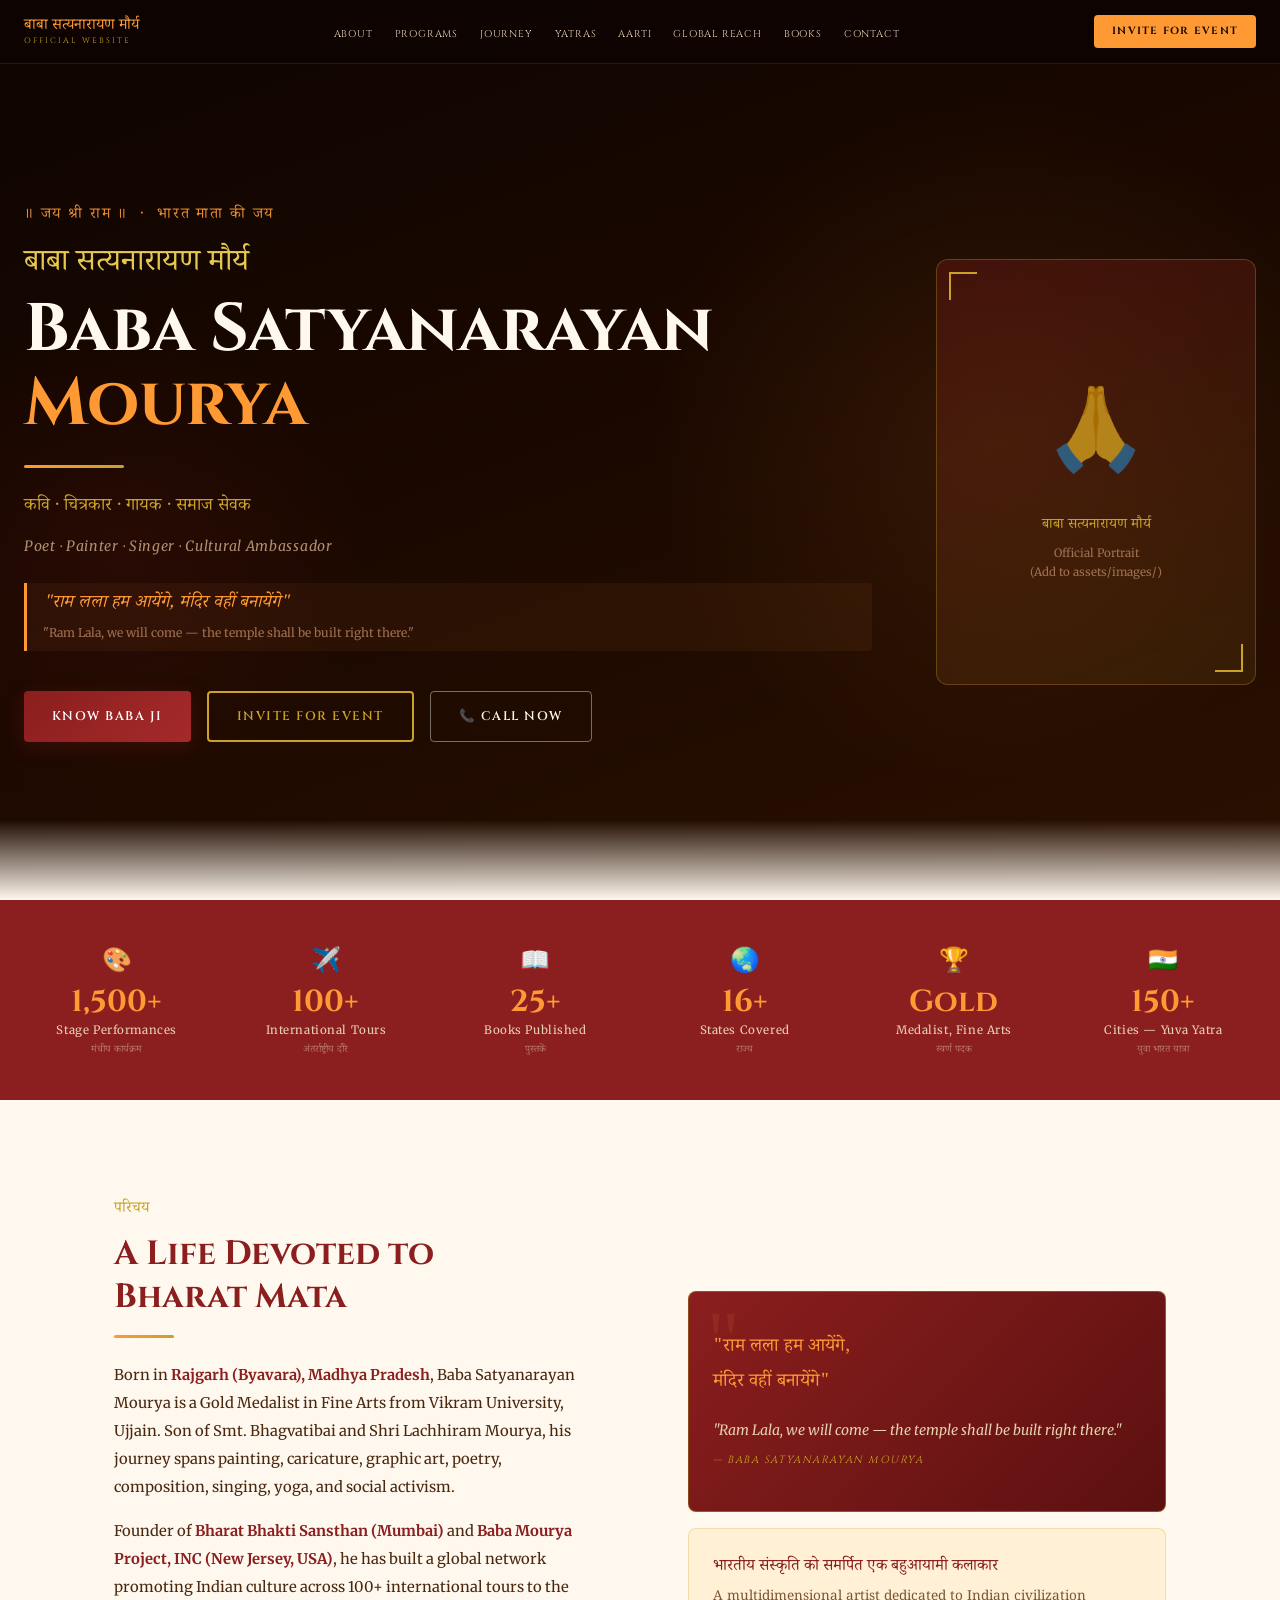
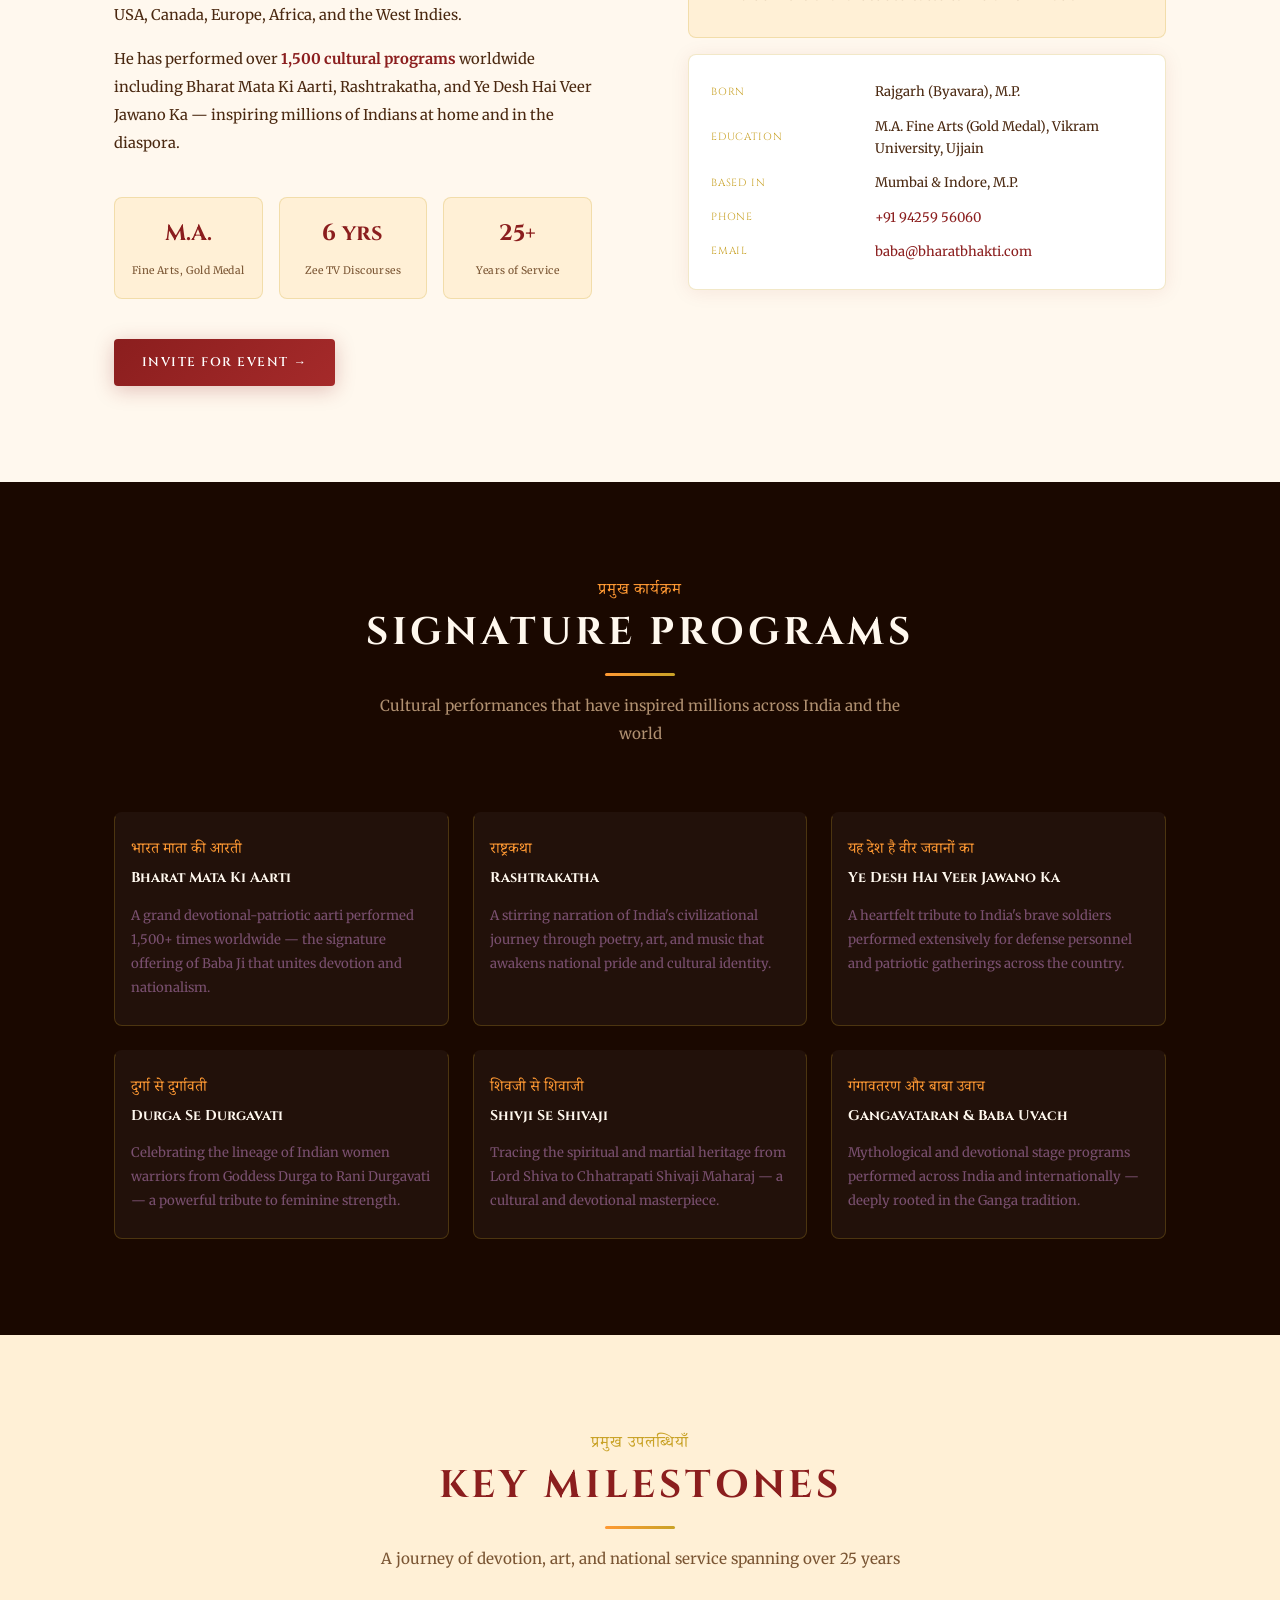
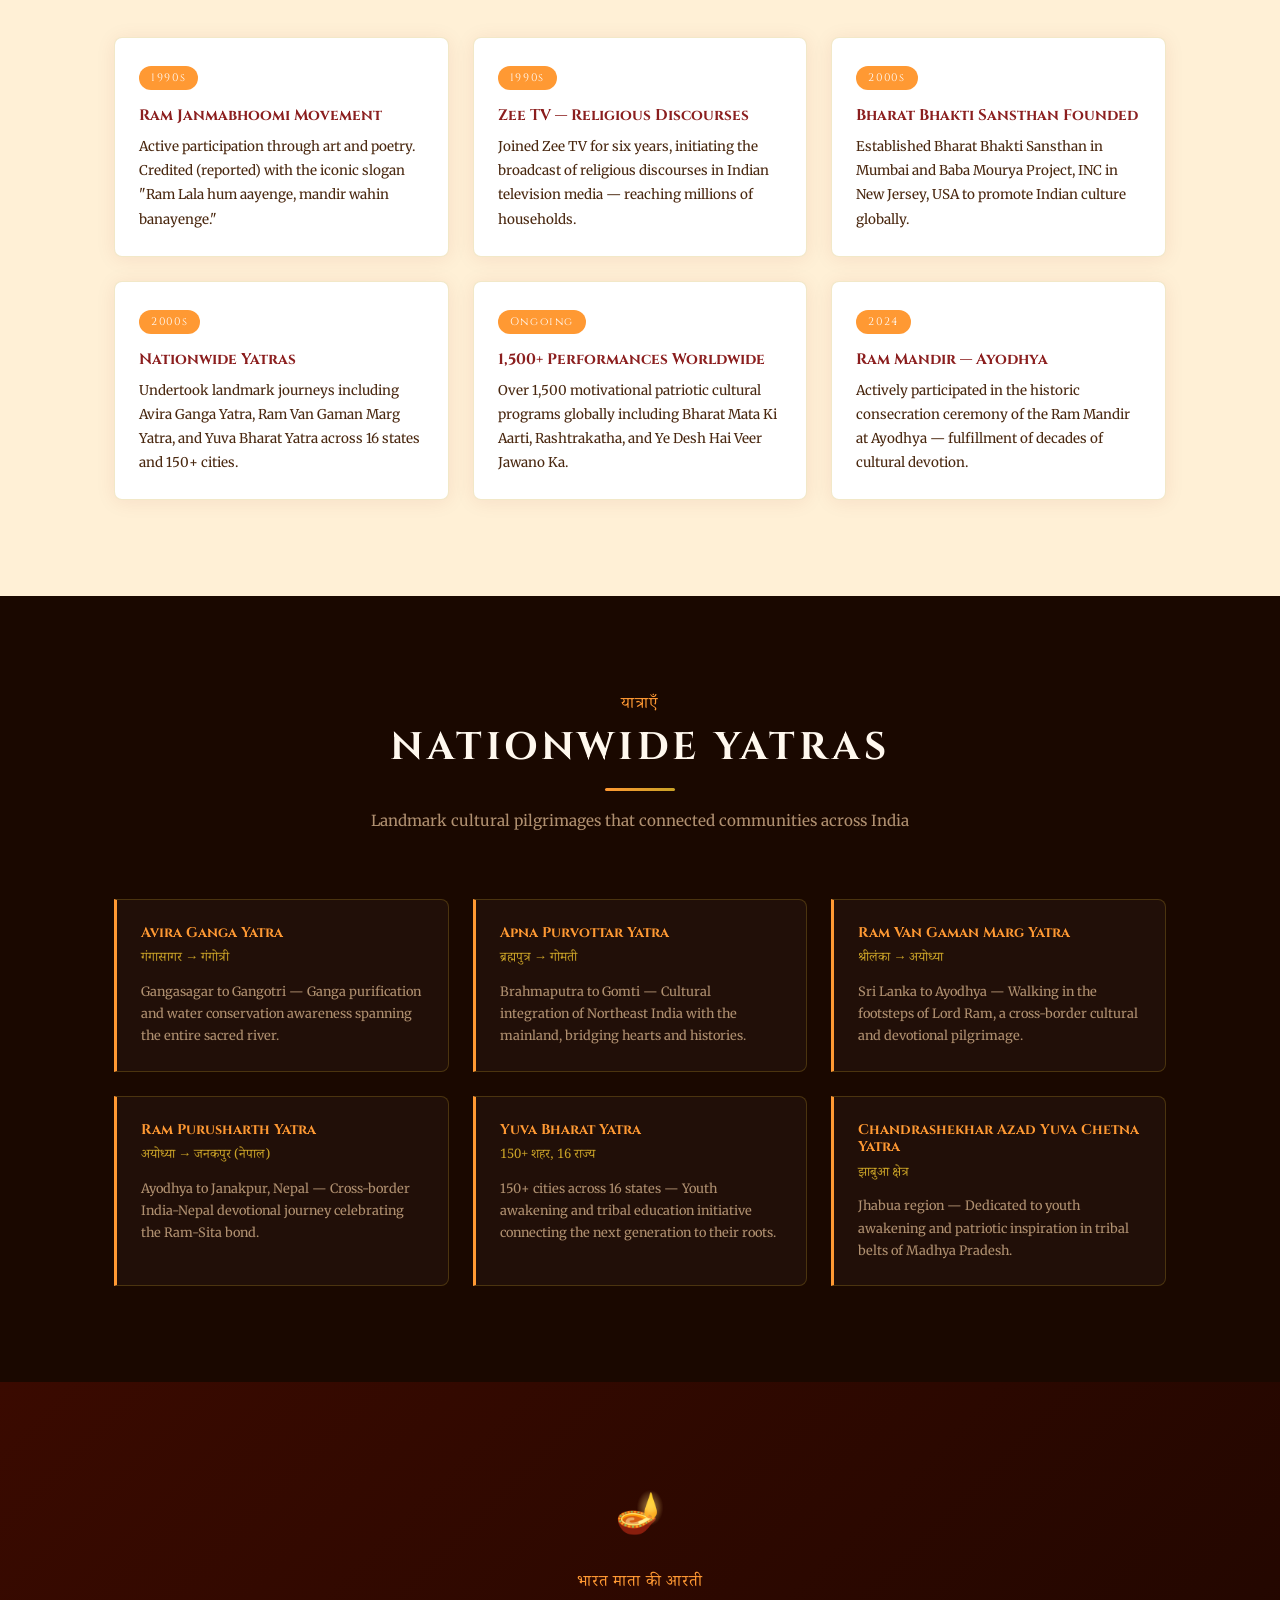
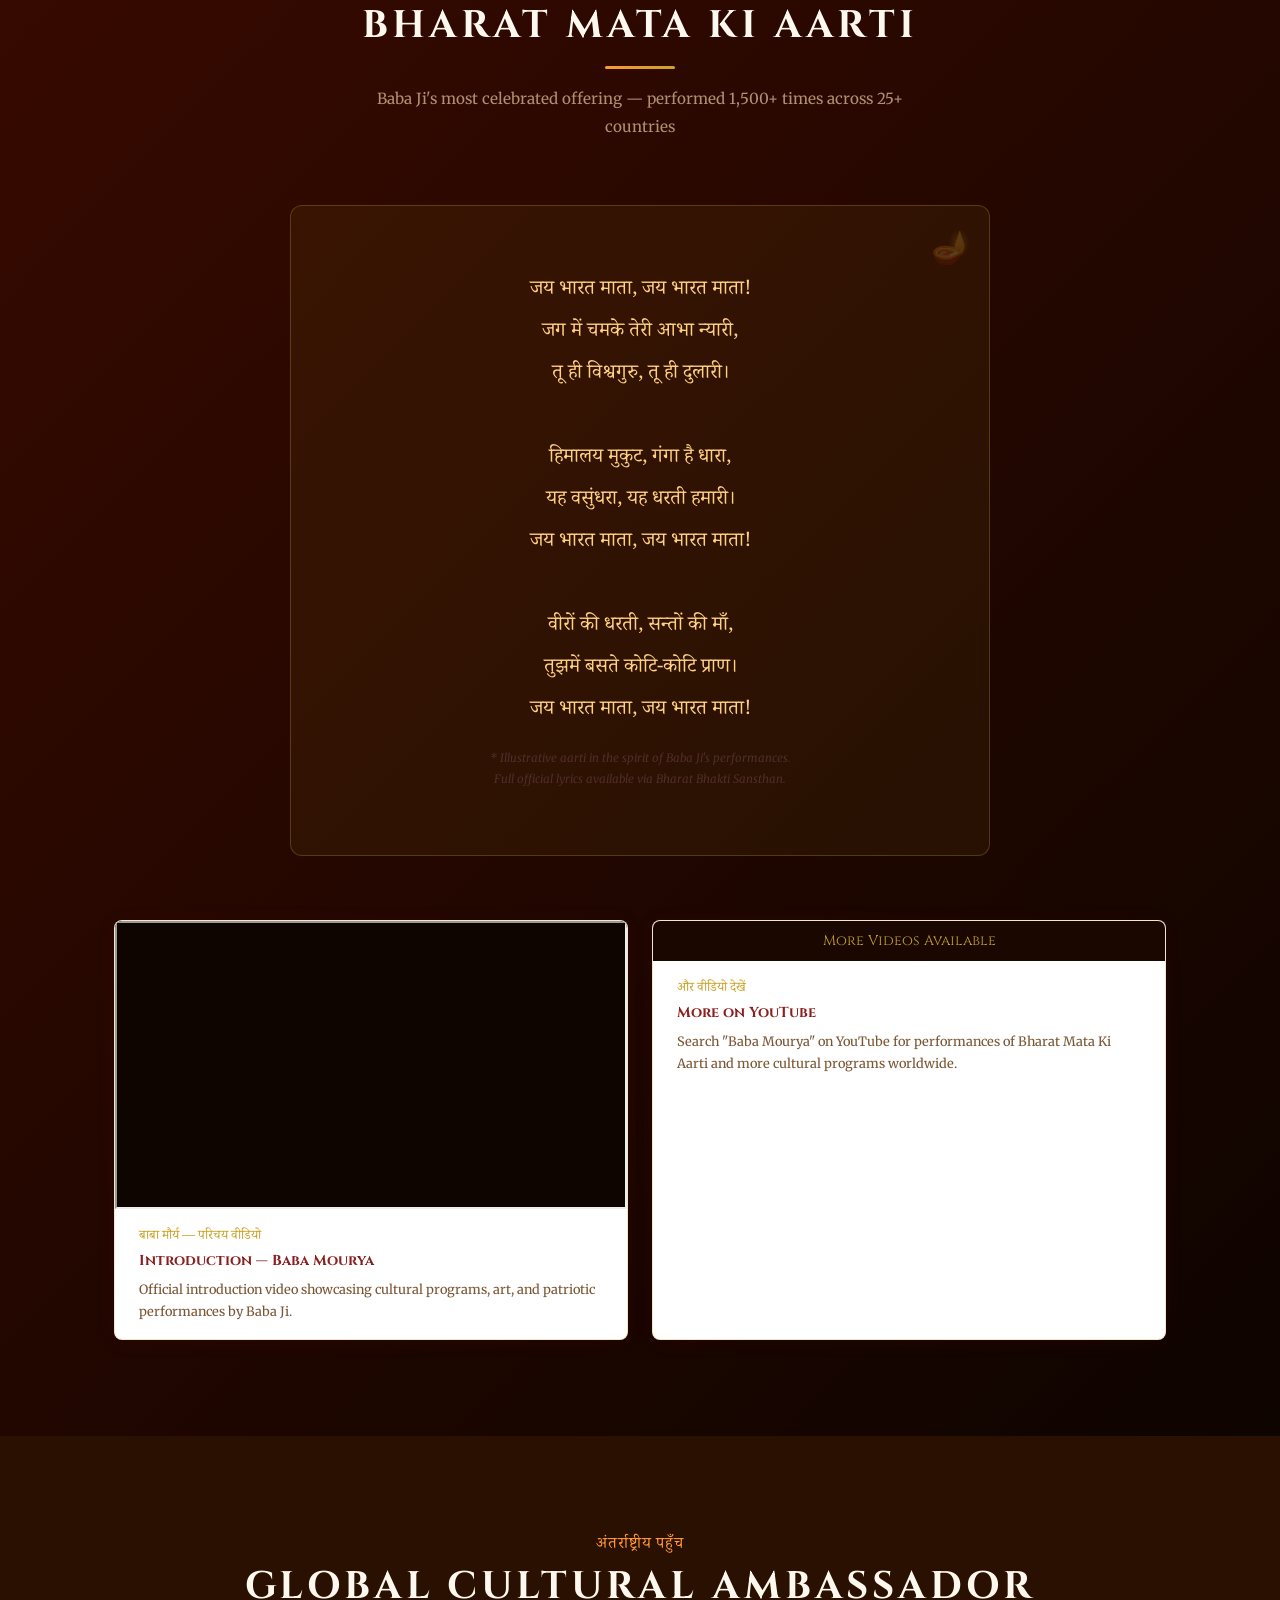
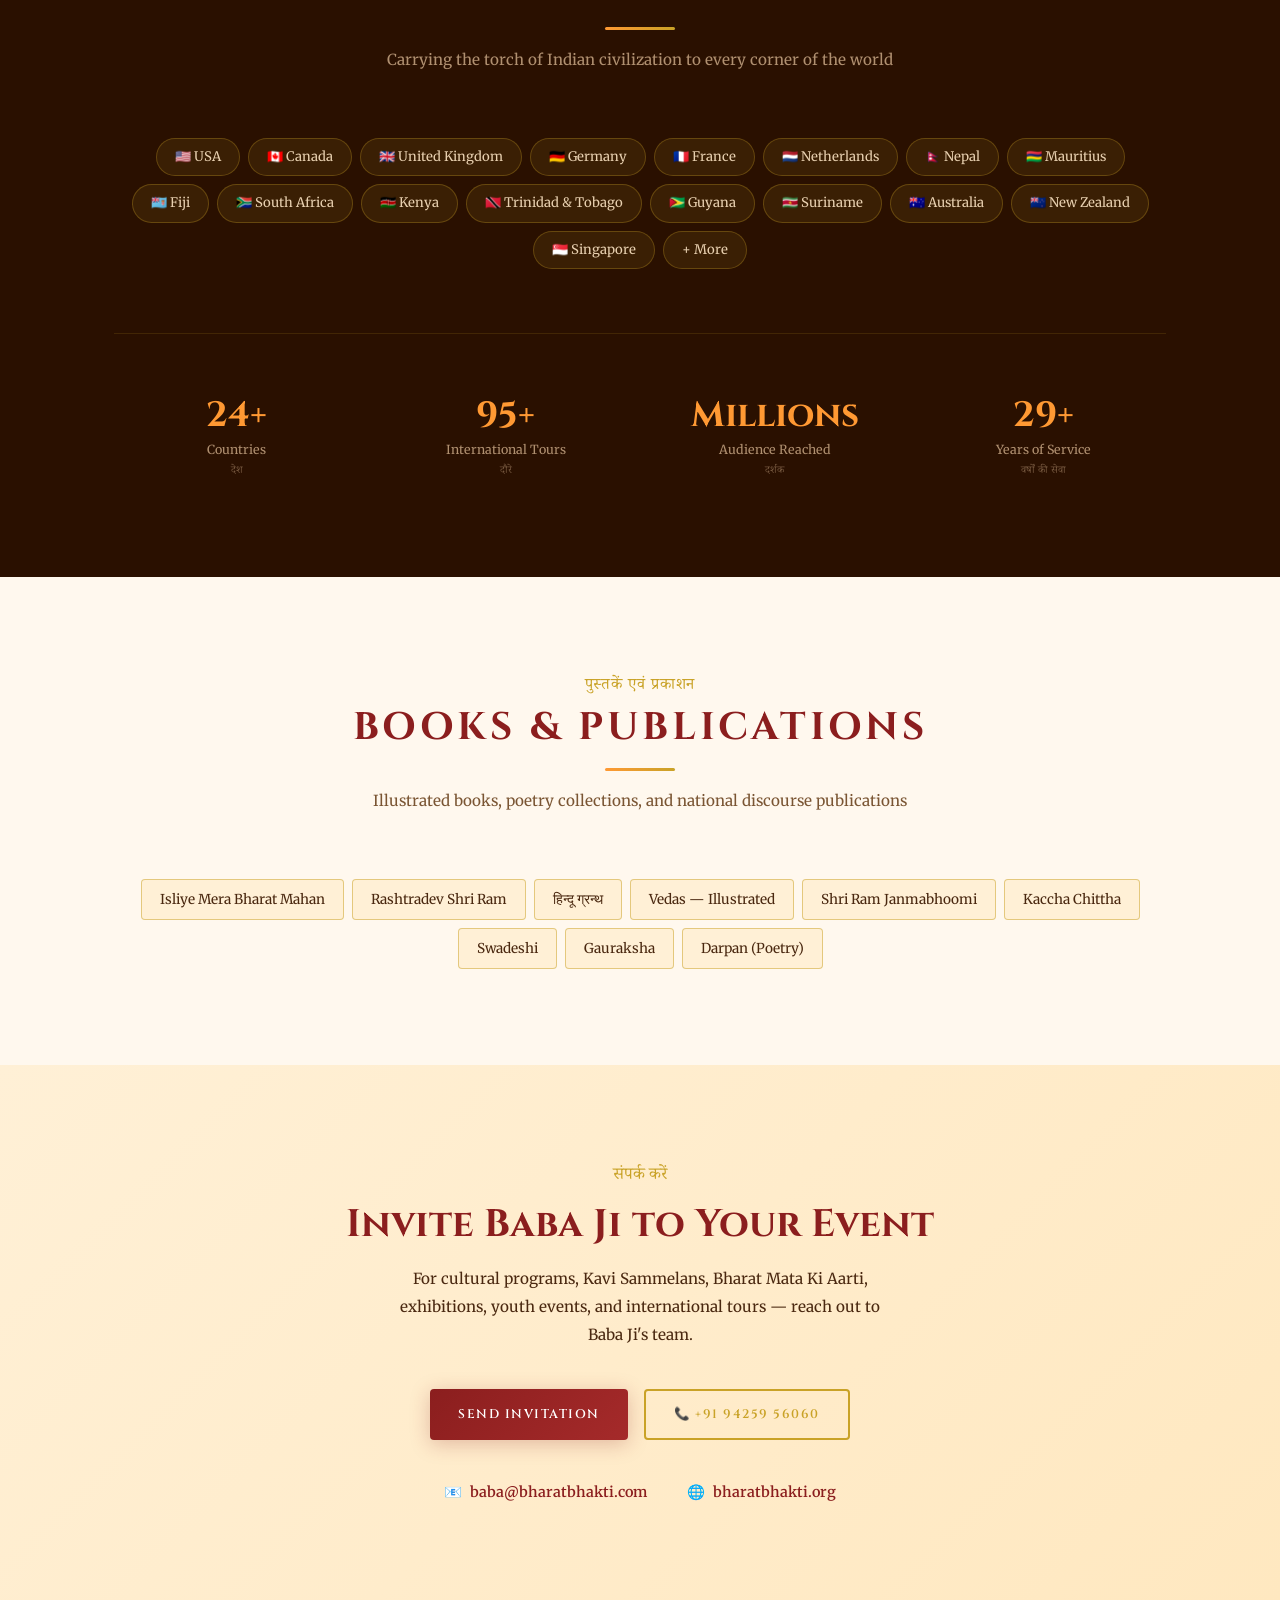
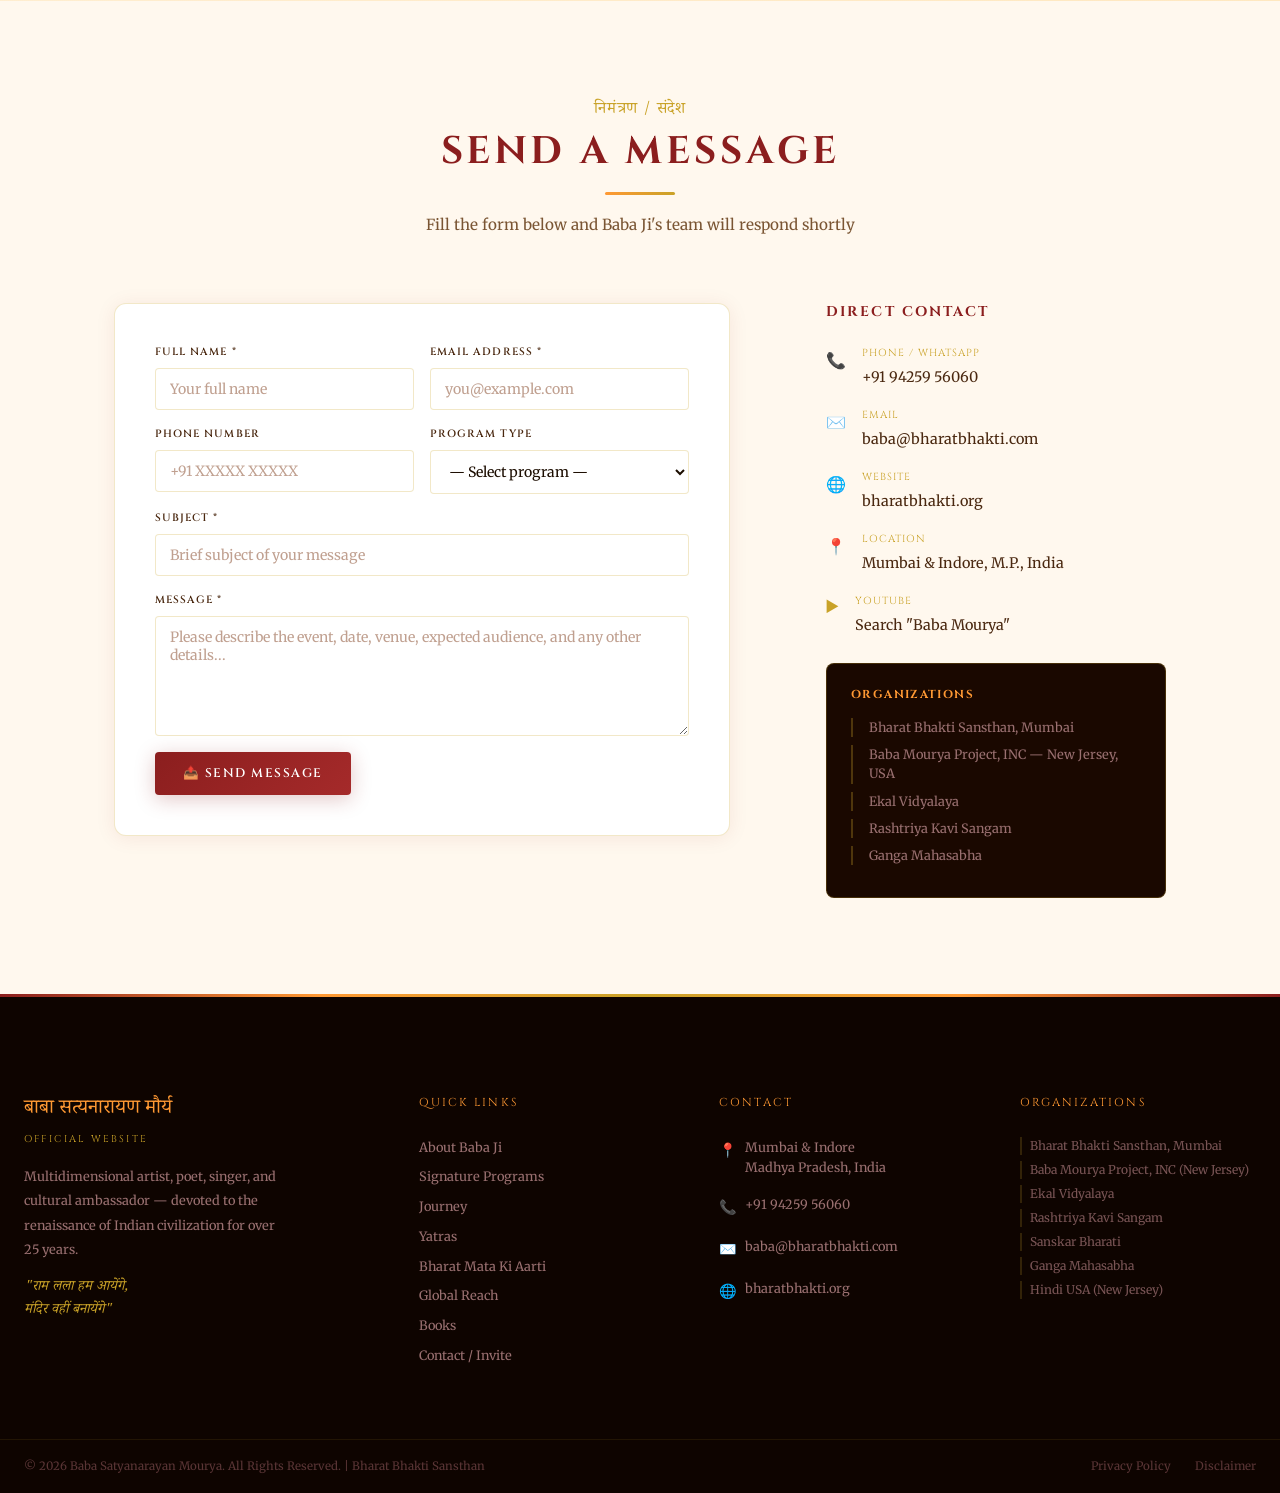
==== index.html @ 5de64080 "first commit" ====
<!DOCTYPE html>
<html lang="hi-IN">
<head>
  <meta charset="UTF-8" />
  <meta name="viewport" content="width=device-width, initial-scale=1.0" />

  <!-- ============================================================
       SEO — Edit title, description, keywords, og:image below
       ============================================================ -->
  <title>Baba Satyanarayan Mourya | बाबा सत्यनारायण मौर्य — Official Website</title>
  <meta name="description" content="Official website of Baba Satyanarayan Mourya — poet, painter, singer and cultural ambassador dedicated to Bharat Mata. 1,500+ performances worldwide. Book for events." />
  <meta name="keywords" content="Baba Satyanarayan Mourya, बाबा सत्यनारायण मौर्य, Bharat Mata Ki Aarti, Kavi Sammelan, Bharat Bhakti Sansthan, Ram Janmabhoomi, cultural ambassador India" />
  <meta name="author" content="Bharat Bhakti Sansthan" />
  <meta name="robots" content="index, follow" />
  <link rel="canonical" href="https://bharatbhakti.org/" />

  <!-- Open Graph (social sharing — WhatsApp, Facebook, Twitter) -->
  <meta property="og:type"        content="website" />
  <meta property="og:url"         content="https://bharatbhakti.org/" />
  <meta property="og:title"       content="Baba Satyanarayan Mourya — Official Website" />
  <meta property="og:description" content="Poet · Painter · Singer · Cultural Ambassador. 1,500+ global performances. Book Baba Ji for cultural programs." />
  <!-- TODO: Replace with actual OG image (1200×630 px) -->
  <meta property="og:image"       content="assets/images/og-image.jpg" />
  <meta name="twitter:card"       content="summary_large_image" />

  <!-- Favicon — TODO: Replace with real favicon -->
  <link rel="icon" type="image/svg+xml" href="assets/images/favicon.svg" />
  <link rel="apple-touch-icon"    href="assets/images/apple-touch-icon.png" />

  <!-- ============================================================
       Google Fonts — preconnect for performance
       ============================================================ -->
  <link rel="preconnect" href="https://fonts.googleapis.com" />
  <link rel="preconnect" href="https://fonts.gstatic.com" crossorigin />
  <link
    href="https://fonts.googleapis.com/css2?family=Cinzel:wght@400;600;700&family=Merriweather:ital,wght@0,300;0,400;0,700;1,400&family=Noto+Serif+Devanagari:wght@400;600;700&display=swap"
    rel="stylesheet"
  />

  <!-- ============================================================
       CSS — Load order matters: variables first, then base, then components
       ============================================================ -->
  <link rel="stylesheet" href="css/variables.css" />
  <link rel="stylesheet" href="css/base.css" />
  <link rel="stylesheet" href="css/nav.css" />
  <link rel="stylesheet" href="css/sections.css" />
  <link rel="stylesheet" href="css/footer.css" />
  <link rel="stylesheet" href="css/responsive.css" />

  <!-- JSON-LD Structured Data (helps Google understand the page) -->
  <script type="application/ld+json">
  {
    "@context": "https://schema.org",
    "@type": "Person",
    "name": "Baba Satyanarayan Mourya",
    "alternateName": "बाबा सत्यनारायण मौर्य",
    "description": "Indian poet, painter, singer and cultural ambassador",
    "url": "https://bharatbhakti.org",
    "telephone": "+919425956060",
    "email": "baba@bharatbhakti.com",
    "address": {
      "@type": "PostalAddress",
      "addressLocality": "Mumbai",
      "addressCountry": "IN"
    },
    "affiliation": {
      "@type": "Organization",
      "name": "Bharat Bhakti Sansthan"
    }
  }
  </script>
</head>

<body>

  <!-- Skip to content (accessibility) -->
  <a href="#main-content" class="skip-link">Skip to main content</a>

  <!-- ============================================================
       NAVBAR
       ============================================================ -->
  <header>
    <nav class="navbar" id="navbar" role="navigation" aria-label="Main navigation">
      <div class="navbar__inner">

        <!-- Brand -->
        <a href="#hero" class="navbar__brand" aria-label="Baba Satyanarayan Mourya - Home">
          <span class="navbar__brand-hindi">बाबा सत्यनारायण मौर्य</span>
          <span class="navbar__brand-tagline">Official Website</span>
        </a>

        <!-- Desktop links -->
        <ul class="navbar__links" role="list">
          <li><a href="#about">About</a></li>
          <li><a href="#programs">Programs</a></li>
          <li><a href="#milestones">Journey</a></li>
          <li><a href="#yatras">Yatras</a></li>
          <li><a href="#aarti">Aarti</a></li>
          <li><a href="#reach">Global Reach</a></li>
          <li><a href="#books">Books</a></li>
          <li><a href="#contact">Contact</a></li>
        </ul>

        <!-- Desktop CTA -->
        <div class="navbar__cta">
          <a href="#contact" class="btn btn--saffron">Invite for Event</a>
        </div>

        <!-- Hamburger (mobile) -->
        <button
          class="navbar__hamburger"
          id="hamburger"
          aria-label="Toggle mobile menu"
          aria-expanded="false"
          aria-controls="mobileMenu"
        >
          <span></span>
          <span></span>
          <span></span>
        </button>
      </div>

      <!-- Mobile Menu -->
      <nav class="navbar__mobile" id="mobileMenu" aria-label="Mobile navigation">
        <a href="#about">About Baba Ji</a>
        <a href="#programs">Signature Programs</a>
        <a href="#milestones">Journey Timeline</a>
        <a href="#yatras">Yatras</a>
        <a href="#aarti">Bharat Mata Ki Aarti</a>
        <a href="#reach">Global Reach</a>
        <a href="#books">Books</a>
        <a href="#contact">Contact / Invite</a>
        <a href="#contact" class="btn btn--saffron">Invite for Event</a>
      </nav>
    </nav>
  </header>

  <!-- ============================================================
       MAIN CONTENT
       ============================================================ -->
  <main id="main-content">

    <!-- ══════════════════════════════════════════════════════════
         HERO SECTION
         ══════════════════════════════════════════════════════════ -->
    <section class="hero mandala-bg" id="hero" aria-label="Introduction">
      <div class="hero__glow" aria-hidden="true"></div>
      <div class="hero__glow-2" aria-hidden="true"></div>

      <div class="hero__inner">
        <!-- Content -->
        <div>
          <p class="hero__blessing">॥ जय श्री राम ॥ &nbsp;·&nbsp; भारत माता की जय</p>

          <!-- ── EDIT: Change name here ── -->
          <p class="hero__name-hindi hindi">बाबा सत्यनारायण मौर्य</p>
          <h1 class="hero__name">
            Baba Satyanarayan
            <span>Mourya</span>
          </h1>

          <div class="hero__line" aria-hidden="true"></div>

          <!-- ── EDIT: Roles ── -->
          <p class="hero__roles hindi">कवि · चित्रकार · गायक · समाज सेवक</p>
          <p class="hero__roles-en">Poet · Painter · Singer · Cultural Ambassador</p>

          <!-- ── EDIT: Slogan ── -->
          <blockquote class="hero__slogan">
            <p class="hindi">"राम लला हम आयेंगे, मंदिर वहीं बनायेंगे"</p>
            <small>"Ram Lala, we will come — the temple shall be built right there."</small>
          </blockquote>

          <div class="hero__buttons">
            <a href="#about" class="btn btn--primary">Know Baba Ji</a>
            <a href="#contact" class="btn btn--outline">Invite for Event</a>
            <a href="tel:+919425956060" class="btn btn--outline-light">📞 Call Now</a>
          </div>
        </div>

        <!-- Portrait -->
        <div class="hero__portrait" role="img" aria-label="Portrait of Baba Satyanarayan Mourya">
          <!--
            TODO: Replace the placeholder below with a real portrait.
            Recommended: 600×800 px, JPEG or WebP.
            <img src="assets/images/baba-portrait.jpg" alt="Baba Satyanarayan Mourya" width="300" height="400" />
          -->
          <div class="hero__portrait-placeholder">
            <div class="icon">🙏</div>
            <p class="hindi">बाबा सत्यनारायण मौर्य</p>
            <small>Official Portrait<br>(Add to assets/images/)</small>
          </div>
        </div>
      </div>

      <div class="hero__fade" aria-hidden="true"></div>
    </section>

    <!-- ══════════════════════════════════════════════════════════
         STATS BAR
         ══════════════════════════════════════════════════════════ -->
    <section class="stats-bar circle-bg" aria-label="Key statistics">
      <div class="container--wide">
        <div class="stats-bar__grid">
          <!-- ── EDIT: Change numbers and labels ── -->
          <div class="stat-item reveal">
            <span class="stat-item__icon" aria-hidden="true">🎨</span>
            <span class="stat-item__number" data-count="1500" data-suffix="+">1,500+</span>
            <span class="stat-item__label">Stage Performances</span>
            <span class="stat-item__hindi hindi">मंचीय कार्यक्रम</span>
          </div>
          <div class="stat-item reveal delay-1">
            <span class="stat-item__icon" aria-hidden="true">✈️</span>
            <span class="stat-item__number" data-count="100" data-suffix="+">100+</span>
            <span class="stat-item__label">International Tours</span>
            <span class="stat-item__hindi hindi">अंतर्राष्ट्रीय दौरे</span>
          </div>
          <div class="stat-item reveal delay-2">
            <span class="stat-item__icon" aria-hidden="true">📖</span>
            <span class="stat-item__number" data-count="25" data-suffix="+">25+</span>
            <span class="stat-item__label">Books Published</span>
            <span class="stat-item__hindi hindi">पुस्तकें</span>
          </div>
          <div class="stat-item reveal delay-3">
            <span class="stat-item__icon" aria-hidden="true">🌏</span>
            <span class="stat-item__number" data-count="16" data-suffix="+">16+</span>
            <span class="stat-item__label">States Covered</span>
            <span class="stat-item__hindi hindi">राज्य</span>
          </div>
          <div class="stat-item reveal delay-4">
            <span class="stat-item__icon" aria-hidden="true">🏆</span>
            <span class="stat-item__number">Gold</span>
            <span class="stat-item__label">Medalist, Fine Arts</span>
            <span class="stat-item__hindi hindi">स्वर्ण पदक</span>
          </div>
          <div class="stat-item reveal delay-5">
            <span class="stat-item__icon" aria-hidden="true">🇮🇳</span>
            <span class="stat-item__number" data-count="150" data-suffix="+">150+</span>
            <span class="stat-item__label">Cities — Yuva Yatra</span>
            <span class="stat-item__hindi hindi">युवा भारत यात्रा</span>
          </div>
        </div>
      </div>
    </section>

    <!-- ══════════════════════════════════════════════════════════
         ABOUT SECTION
         ══════════════════════════════════════════════════════════ -->
    <section class="about section" id="about" aria-label="About Baba Ji">
      <div class="container">
        <div class="about__grid">
          <!-- Text side -->
          <div>
            <!-- ── EDIT: Biography text below ── -->
            <p class="about__overline hindi">परिचय</p>
            <h2 class="about__title">A Life Devoted to<br>Bharat Mata</h2>
            <div class="about__bar" aria-hidden="true"></div>

            <p class="about__text">
              Born in <strong>Rajgarh (Byavara), Madhya Pradesh</strong>, Baba Satyanarayan Mourya
              is a Gold Medalist in Fine Arts from Vikram University, Ujjain. Son of
              Smt. Bhagvatibai and Shri Lachhiram Mourya, his journey spans painting,
              caricature, graphic art, poetry, composition, singing, yoga, and social activism.
            </p>

            <p class="about__text">
              Founder of <strong>Bharat Bhakti Sansthan (Mumbai)</strong> and
              <strong>Baba Mourya Project, INC (New Jersey, USA)</strong>, he has built a global
              network promoting Indian culture across 100+ international tours to the USA, Canada,
              Europe, Africa, and the West Indies.
            </p>

            <p class="about__text">
              He has performed over <strong>1,500 cultural programs</strong> worldwide including
              Bharat Mata Ki Aarti, Rashtrakatha, and Ye Desh Hai Veer Jawano Ka — inspiring
              millions of Indians at home and in the diaspora.
            </p>

            <!-- Mini stats -->
            <div class="about__stats-mini">
              <div class="mini-stat reveal">
                <span class="mini-stat__num">M.A.</span>
                <span class="mini-stat__label">Fine Arts, Gold Medal</span>
              </div>
              <div class="mini-stat reveal delay-1">
                <span class="mini-stat__num">6 yrs</span>
                <span class="mini-stat__label">Zee TV Discourses</span>
              </div>
              <div class="mini-stat reveal delay-2">
                <span class="mini-stat__num">25+</span>
                <span class="mini-stat__label">Years of Service</span>
              </div>
            </div>

            <div class="mt-xl">
              <a href="#contact" class="btn btn--primary">Invite for Event →</a>
            </div>
          </div>

          <!-- Quote side -->
          <div class="reveal--right">
            <blockquote class="quote-block">
              <span class="quote-block__mark" aria-hidden="true">"</span>
              <p class="quote-block__hindi hindi">
                "राम लला हम आयेंगे,<br>मंदिर वहीं बनायेंगे"
              </p>
              <p class="quote-block__english">
                "Ram Lala, we will come — the temple shall be built right there."
              </p>
              <cite class="quote-block__source">— Baba Satyanarayan Mourya</cite>
            </blockquote>

            <div class="quote-light">
              <p class="hindi">
                भारतीय संस्कृति को समर्पित एक बहुआयामी कलाकार<br>
                <small style="font-size:.85em;color:#7A5533">A multidimensional artist dedicated to Indian civilization</small>
              </p>
            </div>

            <!-- Personal details box -->
            <div class="card mt-md" style="padding:20px 22px;margin-top:16px">
              <table style="width:100%;font-size:.82rem;border-collapse:collapse">
                <!-- ── EDIT: Personal details ── -->
                <tr>
                  <td style="padding:6px 0;color:var(--gold);font-family:var(--font-ui);font-size:.65rem;letter-spacing:.08em;text-transform:uppercase;width:38%">Born</td>
                  <td style="padding:6px 0;color:var(--text-mid)">Rajgarh (Byavara), M.P.</td>
                </tr>
                <tr>
                  <td style="padding:6px 0;color:var(--gold);font-family:var(--font-ui);font-size:.65rem;letter-spacing:.08em;text-transform:uppercase">Education</td>
                  <td style="padding:6px 0;color:var(--text-mid)">M.A. Fine Arts (Gold Medal), Vikram University, Ujjain</td>
                </tr>
                <tr>
                  <td style="padding:6px 0;color:var(--gold);font-family:var(--font-ui);font-size:.65rem;letter-spacing:.08em;text-transform:uppercase">Based in</td>
                  <td style="padding:6px 0;color:var(--text-mid)">Mumbai &amp; Indore, M.P.</td>
                </tr>
                <tr>
                  <td style="padding:6px 0;color:var(--gold);font-family:var(--font-ui);font-size:.65rem;letter-spacing:.08em;text-transform:uppercase">Phone</td>
                  <td style="padding:6px 0"><a href="tel:+919425956060" style="color:var(--maroon)">+91 94259 56060</a></td>
                </tr>
                <tr>
                  <td style="padding:6px 0;color:var(--gold);font-family:var(--font-ui);font-size:.65rem;letter-spacing:.08em;text-transform:uppercase">Email</td>
                  <td style="padding:6px 0"><a href="mailto:baba@bharatbhakti.com" style="color:var(--maroon)">baba@bharatbhakti.com</a></td>
                </tr>
              </table>
            </div>
          </div>
        </div>
      </div>
    </section>

    <!-- ══════════════════════════════════════════════════════════
         SIGNATURE PROGRAMS
         ══════════════════════════════════════════════════════════ -->
    <section class="programs section circle-bg" id="programs" aria-label="Signature programs">
      <div class="container">
        <div class="section-header section-header--light reveal">
          <span class="overline hindi">प्रमुख कार्यक्रम</span>
          <h2>Signature Programs</h2>
          <div class="divider" aria-hidden="true"></div>
          <p>Cultural performances that have inspired millions across India and the world</p>
        </div>

        <!-- ── EDIT: Program cards — add or remove as needed ── -->
        <div class="programs__grid">
          <article class="card--dark program-card reveal">
            <span class="program-card__hindi hindi">भारत माता की आरती</span>
            <h3 class="program-card__title">Bharat Mata Ki Aarti</h3>
            <p class="program-card__desc">A grand devotional-patriotic aarti performed 1,500+ times worldwide — the signature offering of Baba Ji that unites devotion and nationalism.</p>
          </article>

          <article class="card--dark program-card reveal delay-1">
            <span class="program-card__hindi hindi">राष्ट्रकथा</span>
            <h3 class="program-card__title">Rashtrakatha</h3>
            <p class="program-card__desc">A stirring narration of India's civilizational journey through poetry, art, and music that awakens national pride and cultural identity.</p>
          </article>

          <article class="card--dark program-card reveal delay-2">
            <span class="program-card__hindi hindi">यह देश है वीर जवानों का</span>
            <h3 class="program-card__title">Ye Desh Hai Veer Jawano Ka</h3>
            <p class="program-card__desc">A heartfelt tribute to India's brave soldiers performed extensively for defense personnel and patriotic gatherings across the country.</p>
          </article>

          <article class="card--dark program-card reveal delay-3">
            <span class="program-card__hindi hindi">दुर्गा से दुर्गावती</span>
            <h3 class="program-card__title">Durga Se Durgavati</h3>
            <p class="program-card__desc">Celebrating the lineage of Indian women warriors from Goddess Durga to Rani Durgavati — a powerful tribute to feminine strength.</p>
          </article>

          <article class="card--dark program-card reveal delay-4">
            <span class="program-card__hindi hindi">शिवजी से शिवाजी</span>
            <h3 class="program-card__title">Shivji Se Shivaji</h3>
            <p class="program-card__desc">Tracing the spiritual and martial heritage from Lord Shiva to Chhatrapati Shivaji Maharaj — a cultural and devotional masterpiece.</p>
          </article>

          <article class="card--dark program-card reveal delay-5">
            <span class="program-card__hindi hindi">गंगावतरण और बाबा उवाच</span>
            <h3 class="program-card__title">Gangavataran &amp; Baba Uvach</h3>
            <p class="program-card__desc">Mythological and devotional stage programs performed across India and internationally — deeply rooted in the Ganga tradition.</p>
          </article>
        </div>
      </div>
    </section>

    <!-- ══════════════════════════════════════════════════════════
         MILESTONES / JOURNEY
         ══════════════════════════════════════════════════════════ -->
    <section class="milestones section" id="milestones" aria-label="Journey and milestones">
      <div class="container">
        <div class="section-header reveal">
          <span class="overline hindi">प्रमुख उपलब्धियाँ</span>
          <h2>Key Milestones</h2>
          <div class="divider" aria-hidden="true"></div>
          <p>A journey of devotion, art, and national service spanning over 25 years</p>
        </div>

        <!-- ── EDIT: Add/remove milestone cards ── -->
        <div class="milestones__grid">
          <article class="card milestone-card reveal">
            <span class="milestone-card__year">1990s</span>
            <h3 class="milestone-card__title">Ram Janmabhoomi Movement</h3>
            <p class="milestone-card__desc">Active participation through art and poetry. Credited (reported) with the iconic slogan "Ram Lala hum aayenge, mandir wahin banayenge."</p>
          </article>

          <article class="card milestone-card reveal delay-1">
            <span class="milestone-card__year">1990s</span>
            <h3 class="milestone-card__title">Zee TV — Religious Discourses</h3>
            <p class="milestone-card__desc">Joined Zee TV for six years, initiating the broadcast of religious discourses in Indian television media — reaching millions of households.</p>
          </article>

          <article class="card milestone-card reveal delay-2">
            <span class="milestone-card__year">2000s</span>
            <h3 class="milestone-card__title">Bharat Bhakti Sansthan Founded</h3>
            <p class="milestone-card__desc">Established Bharat Bhakti Sansthan in Mumbai and Baba Mourya Project, INC in New Jersey, USA to promote Indian culture globally.</p>
          </article>

          <article class="card milestone-card reveal delay-3">
            <span class="milestone-card__year">2000s</span>
            <h3 class="milestone-card__title">Nationwide Yatras</h3>
            <p class="milestone-card__desc">Undertook landmark journeys including Avira Ganga Yatra, Ram Van Gaman Marg Yatra, and Yuva Bharat Yatra across 16 states and 150+ cities.</p>
          </article>

          <article class="card milestone-card reveal delay-4">
            <span class="milestone-card__year">Ongoing</span>
            <h3 class="milestone-card__title">1,500+ Performances Worldwide</h3>
            <p class="milestone-card__desc">Over 1,500 motivational patriotic cultural programs globally including Bharat Mata Ki Aarti, Rashtrakatha, and Ye Desh Hai Veer Jawano Ka.</p>
          </article>

          <article class="card milestone-card reveal delay-5">
            <span class="milestone-card__year">2024</span>
            <h3 class="milestone-card__title">Ram Mandir — Ayodhya</h3>
            <p class="milestone-card__desc">Actively participated in the historic consecration ceremony of the Ram Mandir at Ayodhya — fulfillment of decades of cultural devotion.</p>
          </article>
        </div>
      </div>
    </section>

    <!-- ══════════════════════════════════════════════════════════
         YATRAS (Pilgrimages / Journeys)
         ══════════════════════════════════════════════════════════ -->
    <section class="yatras section circle-bg" id="yatras" aria-label="National yatras and journeys">
      <div class="container">
        <div class="section-header section-header--light reveal">
          <span class="overline hindi">यात्राएँ</span>
          <h2>Nationwide Yatras</h2>
          <div class="divider" aria-hidden="true"></div>
          <p>Landmark cultural pilgrimages that connected communities across India</p>
        </div>

        <!-- ── EDIT: Yatra cards ── -->
        <div class="yatras__list">
          <article class="yatra-card reveal">
            <h3 class="yatra-card__name">Avira Ganga Yatra</h3>
            <p class="yatra-card__route hindi">गंगासागर → गंगोत्री</p>
            <p class="yatra-card__purpose">Gangasagar to Gangotri — Ganga purification and water conservation awareness spanning the entire sacred river.</p>
          </article>

          <article class="yatra-card reveal delay-1">
            <h3 class="yatra-card__name">Apna Purvottar Yatra</h3>
            <p class="yatra-card__route hindi">ब्रह्मपुत्र → गोमती</p>
            <p class="yatra-card__purpose">Brahmaputra to Gomti — Cultural integration of Northeast India with the mainland, bridging hearts and histories.</p>
          </article>

          <article class="yatra-card reveal delay-2">
            <h3 class="yatra-card__name">Ram Van Gaman Marg Yatra</h3>
            <p class="yatra-card__route hindi">श्रीलंका → अयोध्या</p>
            <p class="yatra-card__purpose">Sri Lanka to Ayodhya — Walking in the footsteps of Lord Ram, a cross-border cultural and devotional pilgrimage.</p>
          </article>

          <article class="yatra-card reveal delay-3">
            <h3 class="yatra-card__name">Ram Purusharth Yatra</h3>
            <p class="yatra-card__route hindi">अयोध्या → जनकपुर (नेपाल)</p>
            <p class="yatra-card__purpose">Ayodhya to Janakpur, Nepal — Cross-border India-Nepal devotional journey celebrating the Ram-Sita bond.</p>
          </article>

          <article class="yatra-card reveal delay-4">
            <h3 class="yatra-card__name">Yuva Bharat Yatra</h3>
            <p class="yatra-card__route hindi">150+ शहर, 16 राज्य</p>
            <p class="yatra-card__purpose">150+ cities across 16 states — Youth awakening and tribal education initiative connecting the next generation to their roots.</p>
          </article>

          <article class="yatra-card reveal delay-5">
            <h3 class="yatra-card__name">Chandrashekhar Azad Yuva Chetna Yatra</h3>
            <p class="yatra-card__route hindi">झाबुआ क्षेत्र</p>
            <p class="yatra-card__purpose">Jhabua region — Dedicated to youth awakening and patriotic inspiration in tribal belts of Madhya Pradesh.</p>
          </article>
        </div>
      </div>
    </section>

    <!-- ══════════════════════════════════════════════════════════
         BHARAT MATA KI AARTI + VIDEO
         ══════════════════════════════════════════════════════════ -->
    <section class="aarti-section section" id="aarti" aria-label="Bharat Mata Ki Aarti">
      <div class="container">
        <div class="aarti-section__icon" aria-hidden="true">🪔</div>

        <div class="section-header section-header--light reveal">
          <span class="overline hindi">भारत माता की आरती</span>
          <h2>Bharat Mata Ki Aarti</h2>
          <div class="divider" aria-hidden="true"></div>
          <p>Baba Ji's most celebrated offering — performed 1,500+ times across 25+ countries</p>
        </div>

        <!-- ── EDIT: Aarti lyrics text ── -->
        <div class="aarti-box reveal">
          <p class="aarti-box__text hindi">जय भारत माता, जय भारत माता!
जग में चमके तेरी आभा न्यारी,
तू ही विश्वगुरु, तू ही दुलारी।

हिमालय मुकुट, गंगा है धारा,
यह वसुंधरा, यह धरती हमारी।
जय भारत माता, जय भारत माता!

वीरों की धरती, सन्तों की माँ,
तुझमें बसते कोटि-कोटि प्राण।
जय भारत माता, जय भारत माता!</p>
          <p class="aarti-box__note">
            * Illustrative aarti in the spirit of Baba Ji's performances.<br>
            Full official lyrics available via Bharat Bhakti Sansthan.
          </p>
        </div>

        <!-- Video section -->
        <!-- ── EDIT: Change YouTube embed IDs here ── -->
        <div class="video-grid">
          <article class="video-card reveal">
            <div class="video-card__embed">
              <!-- TODO: Replace sPkoxYVZ9CY with the correct YouTube video ID -->
              <iframe
                src="https://www.youtube.com/embed/sPkoxYVZ9CY?rel=0"
                title="Baba Mourya — Introduction Video"
                allow="accelerometer; autoplay; clipboard-write; encrypted-media; gyroscope; picture-in-picture"
                allowfullscreen
                loading="lazy"
              ></iframe>
            </div>
            <div class="video-card__body">
              <p class="video-card__hindi hindi">बाबा मौर्य — परिचय वीडियो</p>
              <h3 class="video-card__title">Introduction — Baba Mourya</h3>
              <p class="video-card__desc">Official introduction video showcasing cultural programs, art, and patriotic performances by Baba Ji.</p>
            </div>
          </article>

          <!-- Second video placeholder -->
          <article class="video-card reveal delay-2">
            <div class="video-card__embed" style="background:var(--bg-dark2);display:flex;flex-direction:column;align-items:center;justify-content:center;gap:12px;padding:20px">
              <div style="font-size:2.5rem">🪔</div>
              <p style="font-family:var(--font-display);color:var(--gold);font-size:.88rem;text-align:center;padding:0 20px">More Videos Available<br>on YouTube</p>
              <a
                href="https://www.youtube.com/results?search_query=Baba+Mourya+Bharat+Mata"
                target="_blank"
                rel="noopener noreferrer"
                class="btn btn--outline"
                style="font-size:.7rem;padding:9px 18px"
              >Search "Baba Mourya" ↗</a>
            </div>
            <div class="video-card__body">
              <p class="video-card__hindi hindi">और वीडियो देखें</p>
              <h3 class="video-card__title">More on YouTube</h3>
              <p class="video-card__desc">Search "Baba Mourya" on YouTube for performances of Bharat Mata Ki Aarti and more cultural programs worldwide.</p>
            </div>
          </article>
        </div>
      </div>
    </section>

    <!-- ══════════════════════════════════════════════════════════
         INTERNATIONAL REACH
         ══════════════════════════════════════════════════════════ -->
    <section class="reach section mandala-bg" id="reach" aria-label="International reach">
      <div class="container">
        <div class="section-header section-header--light reveal">
          <span class="overline hindi">अंतर्राष्ट्रीय पहुँच</span>
          <h2>Global Cultural Ambassador</h2>
          <div class="divider" aria-hidden="true"></div>
          <p>Carrying the torch of Indian civilization to every corner of the world</p>
        </div>

        <!-- ── EDIT: Country tags ── -->
        <div class="reach__countries" role="list" aria-label="Countries visited">
          <span class="country-tag" role="listitem">🇺🇸 USA</span>
          <span class="country-tag" role="listitem">🇨🇦 Canada</span>
          <span class="country-tag" role="listitem">🇬🇧 United Kingdom</span>
          <span class="country-tag" role="listitem">🇩🇪 Germany</span>
          <span class="country-tag" role="listitem">🇫🇷 France</span>
          <span class="country-tag" role="listitem">🇳🇱 Netherlands</span>
          <span class="country-tag" role="listitem">🇳🇵 Nepal</span>
          <span class="country-tag" role="listitem">🇲🇺 Mauritius</span>
          <span class="country-tag" role="listitem">🇫🇯 Fiji</span>
          <span class="country-tag" role="listitem">🇿🇦 South Africa</span>
          <span class="country-tag" role="listitem">🇰🇪 Kenya</span>
          <span class="country-tag" role="listitem">🇹🇹 Trinidad &amp; Tobago</span>
          <span class="country-tag" role="listitem">🇬🇾 Guyana</span>
          <span class="country-tag" role="listitem">🇸🇷 Suriname</span>
          <span class="country-tag" role="listitem">🇦🇺 Australia</span>
          <span class="country-tag" role="listitem">🇳🇿 New Zealand</span>
          <span class="country-tag" role="listitem">🇸🇬 Singapore</span>
          <span class="country-tag" role="listitem">+ More</span>
        </div>

        <div class="reach__stats">
          <div class="reveal">
            <span class="reach-stat__num" data-count="25" data-suffix="+">25+</span>
            <span class="reach-stat__label">Countries</span>
            <span class="reach-stat__hindi hindi">देश</span>
          </div>
          <div class="reveal delay-1">
            <span class="reach-stat__num" data-count="100" data-suffix="+">100+</span>
            <span class="reach-stat__label">International Tours</span>
            <span class="reach-stat__hindi hindi">दौरे</span>
          </div>
          <div class="reveal delay-2">
            <span class="reach-stat__num">Millions</span>
            <span class="reach-stat__label">Audience Reached</span>
            <span class="reach-stat__hindi hindi">दर्शक</span>
          </div>
          <div class="reveal delay-3">
            <span class="reach-stat__num" data-count="30" data-suffix="+">30+</span>
            <span class="reach-stat__label">Years of Service</span>
            <span class="reach-stat__hindi hindi">वर्षों की सेवा</span>
          </div>
        </div>
      </div>
    </section>

    <!-- ══════════════════════════════════════════════════════════
         BOOKS & PUBLICATIONS
         ══════════════════════════════════════════════════════════ -->
    <section class="books section" id="books" aria-label="Books and publications">
      <div class="container">
        <div class="section-header reveal">
          <span class="overline hindi">पुस्तकें एवं प्रकाशन</span>
          <h2>Books &amp; Publications</h2>
          <div class="divider" aria-hidden="true"></div>
          <p>Illustrated books, poetry collections, and national discourse publications</p>
        </div>

        <!-- ── EDIT: Book titles ── -->
        <div class="books__grid reveal">
          <span class="book-tag">Isliye Mera Bharat Mahan</span>
          <span class="book-tag">Rashtradev Shri Ram</span>
          <span class="book-tag hindi">हिन्दू ग्रन्थ</span>
          <span class="book-tag">Vedas — Illustrated</span>
          <span class="book-tag">Shri Ram Janmabhoomi</span>
          <span class="book-tag">Kaccha Chittha</span>
          <span class="book-tag">Swadeshi</span>
          <span class="book-tag">Gauraksha</span>
          <span class="book-tag">Darpan (Poetry)</span>
        </div>
      </div>
    </section>

    <!-- ══════════════════════════════════════════════════════════
         CONTACT CTA
         ══════════════════════════════════════════════════════════ -->
    <section class="contact-cta" aria-label="Contact call to action">
      <div class="container">
        <p class="contact-cta__overline hindi">संपर्क करें</p>
        <h2>Invite Baba Ji to Your Event</h2>
        <p class="contact-cta__desc">
          For cultural programs, Kavi Sammelans, Bharat Mata Ki Aarti, exhibitions,
          youth events, and international tours — reach out to Baba Ji's team.
        </p>
        <div class="contact-cta__buttons">
          <a href="#contact" class="btn btn--primary">Send Invitation</a>
          <a href="tel:+919425956060" class="btn btn--outline">📞 +91 94259 56060</a>
        </div>
        <div class="contact-cta__info">
          <div class="contact-info-item">
            <span class="icon">📧</span>
            <span><a href="mailto:baba@bharatbhakti.com">baba@bharatbhakti.com</a></span>
          </div>
          <div class="contact-info-item">
            <span class="icon">🌐</span>
            <span><a href="https://www.bharatbhakti.org" target="_blank" rel="noopener noreferrer">bharatbhakti.org</a></span>
          </div>
        </div>
      </div>
    </section>

    <!-- ══════════════════════════════════════════════════════════
         CONTACT FORM
         ══════════════════════════════════════════════════════════ -->
    <section class="contact-form-section section" id="contact" aria-label="Contact form">
      <div class="container">
        <div class="section-header reveal">
          <span class="overline hindi">निमंत्रण / संदेश</span>
          <h2>Send a Message</h2>
          <div class="divider" aria-hidden="true"></div>
          <p>Fill the form below and Baba Ji's team will respond shortly</p>
        </div>

        <div class="contact-form-section__grid">
          <!-- Form -->
          <div>
            <div class="form-box" id="contactFormWrap">
              <form id="contactForm" novalidate aria-label="Contact form">
                <!-- Honeypot — do NOT remove, prevents spam -->
                <div class="form-group form-group--honey" aria-hidden="true">
                  <label for="f-honey">Leave this empty</label>
                  <input type="text" id="f-honey" name="website" tabindex="-1" autocomplete="off" />
                </div>

                <div class="form-row">
                  <div class="form-group">
                    <label for="f-name">Full Name *</label>
                    <input
                      type="text"
                      id="f-name"
                      name="name"
                      placeholder="Your full name"
                      required
                      autocomplete="name"
                      maxlength="100"
                    />
                  </div>
                  <div class="form-group">
                    <label for="f-email">Email Address *</label>
                    <input
                      type="email"
                      id="f-email"
                      name="email"
                      placeholder="you@example.com"
                      required
                      autocomplete="email"
                      maxlength="150"
                    />
                  </div>
                </div>

                <div class="form-row">
                  <div class="form-group">
                    <label for="f-phone">Phone Number</label>
                    <input
                      type="tel"
                      id="f-phone"
                      name="phone"
                      placeholder="+91 XXXXX XXXXX"
                      autocomplete="tel"
                      maxlength="20"
                    />
                  </div>
                  <div class="form-group">
                    <label for="f-type">Program Type</label>
                    <select id="f-type" name="eventType">
                      <option value="">— Select program —</option>
                      <option>Bharat Mata Ki Aarti</option>
                      <option>Kavi Sammelan</option>
                      <option>Rashtrakatha</option>
                      <option>Cultural Exhibition</option>
                      <option>Motivational Lecture</option>
                      <option>School / College Program</option>
                      <option>Defense Personnel Program</option>
                      <option>International Tour</option>
                      <option>Other</option>
                    </select>
                  </div>
                </div>

                <div class="form-group">
                  <label for="f-subject">Subject *</label>
                  <input
                    type="text"
                    id="f-subject"
                    name="subject"
                    placeholder="Brief subject of your message"
                    required
                    maxlength="200"
                  />
                </div>

                <div class="form-group">
                  <label for="f-message">Message *</label>
                  <textarea
                    id="f-message"
                    name="message"
                    rows="5"
                    placeholder="Please describe the event, date, venue, expected audience, and any other details..."
                    required
                    maxlength="2000"
                  ></textarea>
                </div>

                <p class="form-error" id="formError" role="alert"></p>

                <button type="submit" id="formSubmit" class="btn btn--primary">
                  📤 Send Message
                </button>
              </form>
            </div>

            <!-- Success state -->
            <div class="form-success" id="formSuccess" aria-live="polite">
              <span class="form-success__icon" aria-hidden="true">✅</span>
              <h3>Message Sent!</h3>
              <p>Thank you for reaching out. Baba Ji's team will contact you shortly.</p>
              <button id="formReset" class="btn btn--outline mt-lg">Send Another Message</button>
            </div>
          </div>

          <!-- Sidebar -->
          <aside class="contact-sidebar" aria-label="Contact information">
            <h3>Direct Contact</h3>

            <!-- ── EDIT: Contact details ── -->
            <div class="contact-detail">
              <span class="contact-detail__icon" aria-hidden="true">📞</span>
              <div>
                <span class="contact-detail__label">Phone / WhatsApp</span>
                <p class="contact-detail__value">
                  <a href="tel:+919425956060">+91 94259 56060</a>
                </p>
              </div>
            </div>

            <div class="contact-detail">
              <span class="contact-detail__icon" aria-hidden="true">✉️</span>
              <div>
                <span class="contact-detail__label">Email</span>
                <p class="contact-detail__value">
                  <a href="mailto:baba@bharatbhakti.com">baba@bharatbhakti.com</a>
                </p>
              </div>
            </div>

            <div class="contact-detail">
              <span class="contact-detail__icon" aria-hidden="true">🌐</span>
              <div>
                <span class="contact-detail__label">Website</span>
                <p class="contact-detail__value">
                  <a href="https://www.bharatbhakti.org" target="_blank" rel="noopener noreferrer">bharatbhakti.org</a>
                </p>
              </div>
            </div>

            <div class="contact-detail">
              <span class="contact-detail__icon" aria-hidden="true">📍</span>
              <div>
                <span class="contact-detail__label">Location</span>
                <p class="contact-detail__value">Mumbai &amp; Indore, M.P., India</p>
              </div>
            </div>

            <div class="contact-detail">
              <span class="contact-detail__icon" aria-hidden="true">▶️</span>
              <div>
                <span class="contact-detail__label">YouTube</span>
                <p class="contact-detail__value">
                  <a href="https://www.youtube.com/results?search_query=Baba+Mourya" target="_blank" rel="noopener noreferrer">Search "Baba Mourya"</a>
                </p>
              </div>
            </div>

            <div class="orgs-box">
              <h4>Organizations</h4>
              <p class="org-item">Bharat Bhakti Sansthan, Mumbai</p>
              <p class="org-item">Baba Mourya Project, INC — New Jersey, USA</p>
              <p class="org-item">Ekal Vidyalaya</p>
              <p class="org-item">Rashtriya Kavi Sangam</p>
              <p class="org-item">Ganga Mahasabha</p>
            </div>
          </aside>
        </div>
      </div>
    </section>

  </main><!-- /main -->

  <!-- ============================================================
       FOOTER
       ============================================================ -->
  <footer class="footer" role="contentinfo">
    <div class="footer__rainbow" aria-hidden="true"></div>

    <div class="footer__inner container--wide">
      <!-- Brand -->
      <div>
        <span class="footer__brand-name hindi">बाबा सत्यनारायण मौर्य</span>
        <span class="footer__brand-en">Official Website</span>
        <p class="footer__brand-desc">
          Multidimensional artist, poet, singer, and cultural ambassador —
          devoted to the renaissance of Indian civilization for over 25 years.
        </p>
        <p class="footer__slogan hindi">"राम लला हम आयेंगे,<br>मंदिर वहीं बनायेंगे"</p>
      </div>

      <!-- Quick Links -->
      <nav aria-label="Footer navigation">
        <span class="footer__col-title">Quick Links</span>
        <a href="#about"       class="footer__link">About Baba Ji</a>
        <a href="#programs"    class="footer__link">Signature Programs</a>
        <a href="#milestones"  class="footer__link">Journey</a>
        <a href="#yatras"      class="footer__link">Yatras</a>
        <a href="#aarti"       class="footer__link">Bharat Mata Ki Aarti</a>
        <a href="#reach"       class="footer__link">Global Reach</a>
        <a href="#books"       class="footer__link">Books</a>
        <a href="#contact"     class="footer__link">Contact / Invite</a>
      </nav>

      <!-- Contact -->
      <div>
        <span class="footer__col-title">Contact</span>
        <div class="footer__contact-item">
          <span class="footer__contact-icon" aria-hidden="true">📍</span>
          <span class="footer__contact-text">Mumbai &amp; Indore<br>Madhya Pradesh, India</span>
        </div>
        <div class="footer__contact-item">
          <span class="footer__contact-icon" aria-hidden="true">📞</span>
          <span class="footer__contact-text">
            <a href="tel:+919425956060">+91 94259 56060</a>
          </span>
        </div>
        <div class="footer__contact-item">
          <span class="footer__contact-icon" aria-hidden="true">✉️</span>
          <span class="footer__contact-text">
            <a href="mailto:baba@bharatbhakti.com">baba@bharatbhakti.com</a>
          </span>
        </div>
        <div class="footer__contact-item">
          <span class="footer__contact-icon" aria-hidden="true">🌐</span>
          <span class="footer__contact-text">
            <a href="https://www.bharatbhakti.org" target="_blank" rel="noopener noreferrer">bharatbhakti.org</a>
          </span>
        </div>
      </div>

      <!-- Organizations -->
      <div>
        <span class="footer__col-title">Organizations</span>
        <p class="footer__org">Bharat Bhakti Sansthan, Mumbai</p>
        <p class="footer__org">Baba Mourya Project, INC (New Jersey)</p>
        <p class="footer__org">Ekal Vidyalaya</p>
        <p class="footer__org">Rashtriya Kavi Sangam</p>
        <p class="footer__org">Sanskar Bharati</p>
        <p class="footer__org">Ganga Mahasabha</p>
        <p class="footer__org">Hindi USA (New Jersey)</p>
      </div>
    </div>

    <div class="footer__bottom container--wide">
      <p class="footer__copy">
        &copy; <span id="currentYear">2025</span> Baba Satyanarayan Mourya.
        All Rights Reserved. | Bharat Bhakti Sansthan
      </p>
      <nav class="footer__bottom-links" aria-label="Legal links">
        <a href="privacy.html">Privacy Policy</a>
        <a href="privacy.html">Disclaimer</a>
      </nav>
    </div>
  </footer>

  <!-- Scroll to top button -->
  <button
    id="scrollTopBtn"
    aria-label="Scroll to top"
    title="Back to top"
  >↑</button>

  <!-- ============================================================
       JavaScript — loaded at end of body for performance
       ============================================================ -->
  <script src="js/main.js" defer></script>

</body>
</html>
---- css/variables.css ----
/* ============================================================
   variables.css — Design tokens for Baba Satyanarayan Mourya
   Edit colors, fonts, spacing all in one place here.
   ============================================================ */

:root {
  /* — Brand Colors — */
  --maroon:        #8B1E1E;
  --maroon-dark:   #5C1010;
  --maroon-light:  #A52A2A;
  --saffron:       #FF9933;
  --saffron-light: #FFB366;
  --gold:          #C9A227;
  --gold-light:    #E6C84A;
  --gold-pale:     #F0DFA0;

  /* — Background Palette — */
  --bg-cream:      #FFF8EE;
  --bg-warm:       #FFF0D6;
  --bg-dark:       #0E0400;
  --bg-dark2:      #1A0800;
  --bg-dark3:      #2A1000;

  /* — Text Colors — */
  --text-primary:  #1C0D00;
  --text-mid:      #4A2810;
  --text-light:    #7A5533;
  --text-muted:    #A07050;
  --text-pale:     #B09070;
  --text-white:    #FFF8EE;

  /* — Section Alternating — */
  --section-light: #FFF8EE;
  --section-cream: #FFF0D6;
  --section-dark:  #1A0800;

  /* — Border — */
  --border-gold:   rgba(201, 162, 39, 0.25);
  --border-gold-strong: rgba(201, 162, 39, 0.5);

  /* — Typography — */
  --font-display:  'Cinzel', 'Palatino Linotype', Georgia, serif;
  --font-hindi:    'Noto Serif Devanagari', 'Mangal', serif;
  --font-body:     'Merriweather', Georgia, 'Times New Roman', serif;
  --font-ui:       'Cinzel', Georgia, serif;

  /* — Spacing Scale — */
  --space-xs:  4px;
  --space-sm:  8px;
  --space-md:  16px;
  --space-lg:  24px;
  --space-xl:  40px;
  --space-2xl: 64px;
  --space-3xl: 96px;

  /* — Radius — */
  --radius-sm:  4px;
  --radius-md:  8px;
  --radius-lg:  12px;
  --radius-xl:  20px;

  /* — Shadows — */
  --shadow-card:  0 2px 20px rgba(139, 30, 30, 0.08);
  --shadow-hover: 0 8px 32px rgba(201, 162, 39, 0.20);
  --shadow-dark:  0 4px 24px rgba(0, 0, 0, 0.40);

  /* — Transitions — */
  --transition:       all 0.3s ease;
  --transition-fast:  all 0.18s ease;
  --transition-slow:  all 0.5s ease;

  /* — Max Width — */
  --max-width: 1280px;
  --content-width: 1100px;

  /* — Nav Height — */
  --nav-height: 64px;
}

/* ============================================================
   Dark Section Overrides (used on dark bg sections)
   ============================================================ */
.dark-section {
  --text-primary: #FFF8EE;
  --text-mid:     #E8D0B0;
  --text-light:   #B09070;
  --border-gold:  rgba(201, 162, 39, 0.20);
}
---- css/base.css ----
/* ============================================================
   base.css — Reset, base typography, utility classes
   ============================================================ */

/* — Reset — */
*, *::before, *::after {
  box-sizing: border-box;
  margin: 0;
  padding: 0;
}

html {
  scroll-behavior: smooth;
  font-size: 16px;
  -webkit-text-size-adjust: 100%;
}

body {
  font-family: var(--font-body);
  background-color: var(--bg-cream);
  color: var(--text-primary);
  line-height: 1.7;
  overflow-x: hidden;
}

img {
  max-width: 100%;
  height: auto;
  display: block;
}

a {
  text-decoration: none;
  color: inherit;
}

button {
  cursor: pointer;
  border: none;
  background: none;
  font-family: inherit;
}

ul, ol {
  list-style: none;
}

/* — Base Typography — */
h1, h2, h3, h4, h5 {
  font-family: var(--font-display);
  line-height: 1.25;
  color: var(--maroon);
}

p {
  line-height: 1.85;
}

.hindi {
  font-family: var(--font-hindi);
}

/* ============================================================
   Layout Utilities
   ============================================================ */
.container {
  max-width: var(--content-width);
  margin: 0 auto;
  padding: 0 var(--space-lg);
}

.container--wide {
  max-width: var(--max-width);
  margin: 0 auto;
  padding: 0 var(--space-lg);
}

.section {
  padding: var(--space-3xl) 0;
}

.section--compact {
  padding: var(--space-2xl) 0;
}

/* — Section Header — */
.section-header {
  text-align: center;
  margin-bottom: var(--space-2xl);
}

.section-header .overline {
  display: block;
  font-family: var(--font-hindi);
  font-size: 1rem;
  color: var(--gold);
  margin-bottom: var(--space-xs);
  letter-spacing: 0.05em;
}

.section-header h2 {
  font-family: var(--font-display);
  font-size: clamp(1.6rem, 4vw, 2.4rem);
  text-transform: uppercase;
  letter-spacing: 0.1em;
  margin-bottom: var(--space-md);
}

.section-header .divider {
  width: 70px;
  height: 3px;
  background: linear-gradient(90deg, var(--saffron), var(--gold));
  margin: 0 auto var(--space-md);
  border-radius: 2px;
}

.section-header p {
  color: var(--text-light);
  max-width: 560px;
  margin: 0 auto;
  font-size: 0.95rem;
}

/* Dark variant */
.section-header--light h2 {
  color: var(--text-white);
}
.section-header--light p {
  color: var(--text-pale);
}
.section-header--light .overline {
  color: var(--saffron);
}

/* ============================================================
   Button Styles
   ============================================================ */
.btn {
  display: inline-flex;
  align-items: center;
  gap: var(--space-sm);
  padding: 13px 28px;
  border-radius: var(--radius-sm);
  font-family: var(--font-ui);
  font-size: 0.78rem;
  font-weight: 600;
  letter-spacing: 0.12em;
  text-transform: uppercase;
  transition: var(--transition);
  white-space: nowrap;
  text-align: center;
  justify-content: center;
}

.btn--primary {
  background: linear-gradient(135deg, var(--maroon), var(--maroon-light));
  color: #fff;
  box-shadow: 0 4px 20px rgba(139, 30, 30, 0.25);
}
.btn--primary:hover {
  background: linear-gradient(135deg, var(--saffron), var(--gold));
  color: var(--text-primary);
  box-shadow: 0 6px 28px rgba(255, 153, 51, 0.35);
  transform: translateY(-1px);
}

.btn--outline {
  background: transparent;
  color: var(--gold);
  border: 2px solid var(--gold);
}
.btn--outline:hover {
  background: var(--gold);
  color: var(--text-primary);
  transform: translateY(-1px);
}

.btn--outline-light {
  background: transparent;
  color: var(--text-white);
  border: 1.5px solid rgba(255, 255, 255, 0.4);
}
.btn--outline-light:hover {
  background: rgba(255, 255, 255, 0.1);
  border-color: var(--saffron);
  color: var(--saffron);
}

.btn--saffron {
  background: var(--saffron);
  color: var(--text-primary);
  font-weight: 700;
}
.btn--saffron:hover {
  background: var(--gold);
  transform: translateY(-2px);
  box-shadow: 0 8px 24px rgba(255, 153, 51, 0.4);
}

/* ============================================================
   Cards
   ============================================================ */
.card {
  background: #fff;
  border: 1px solid var(--border-gold);
  border-radius: var(--radius-md);
  box-shadow: var(--shadow-card);
  transition: var(--transition);
}
.card:hover {
  box-shadow: var(--shadow-hover);
  transform: translateY(-3px);
}

.card--dark {
  background: rgba(255, 255, 255, 0.04);
  border: 1px solid var(--border-gold);
  border-radius: var(--radius-md);
  transition: var(--transition);
}
.card--dark:hover {
  background: rgba(255, 153, 51, 0.08);
  border-color: rgba(255, 153, 51, 0.4);
}

/* ============================================================
   Decorative
   ============================================================ */
.mandala-bg {
  background-image: url("data:image/svg+xml,%3Csvg xmlns='http://www.w3.org/2000/svg' width='80' height='80'%3E%3Cg fill='none' stroke='%23C9A227' stroke-width='0.4' opacity='0.07'%3E%3Ccircle cx='40' cy='40' r='35'/%3E%3Ccircle cx='40' cy='40' r='25'/%3E%3Ccircle cx='40' cy='40' r='15'/%3E%3Cline x1='5' y1='40' x2='75' y2='40'/%3E%3Cline x1='40' y1='5' x2='40' y2='75'/%3E%3Cline x1='14' y1='14' x2='66' y2='66'/%3E%3Cline x1='66' y1='14' x2='14' y2='66'/%3E%3C/g%3E%3C/svg%3E");
  background-size: 80px 80px;
}

.circle-bg {
  background-image: url("data:image/svg+xml,%3Csvg xmlns='http://www.w3.org/2000/svg' width='60' height='60'%3E%3Ccircle cx='30' cy='30' r='24' fill='none' stroke='%23C9A227' stroke-width='0.4' opacity='0.08'/%3E%3C/svg%3E");
  background-size: 60px 60px;
}

/* ============================================================
   Accessibility & Utilities
   ============================================================ */
.sr-only {
  position: absolute;
  width: 1px;
  height: 1px;
  padding: 0;
  margin: -1px;
  overflow: hidden;
  clip: rect(0,0,0,0);
  white-space: nowrap;
  border: 0;
}

.skip-link {
  position: absolute;
  top: -100px;
  left: var(--space-md);
  background: var(--maroon);
  color: #fff;
  padding: var(--space-sm) var(--space-md);
  border-radius: var(--radius-sm);
  font-family: var(--font-ui);
  font-size: 0.8rem;
  z-index: 9999;
  transition: top 0.2s;
}
.skip-link:focus {
  top: var(--space-md);
}

.text-center { text-align: center; }
.text-saffron { color: var(--saffron); }
.text-gold    { color: var(--gold); }
.text-maroon  { color: var(--maroon); }
.text-white   { color: var(--text-white); }

.mt-sm  { margin-top: var(--space-sm); }
.mt-md  { margin-top: var(--space-md); }
.mt-lg  { margin-top: var(--space-lg); }
.mt-xl  { margin-top: var(--space-xl); }
.mb-sm  { margin-bottom: var(--space-sm); }
.mb-md  { margin-bottom: var(--space-md); }
.mb-lg  { margin-bottom: var(--space-lg); }
.mb-xl  { margin-bottom: var(--space-xl); }

/* ============================================================
   Scroll-reveal animation base
   (JS adds .revealed class to trigger)
   ============================================================ */
.reveal {
  opacity: 0;
  transform: translateY(28px);
  transition: opacity 0.65s ease, transform 0.65s ease;
}
.reveal.revealed {
  opacity: 1;
  transform: translateY(0);
}
.reveal--left {
  opacity: 0;
  transform: translateX(-32px);
  transition: opacity 0.65s ease, transform 0.65s ease;
}
.reveal--left.revealed {
  opacity: 1;
  transform: translateX(0);
}
.reveal--right {
  opacity: 0;
  transform: translateX(32px);
  transition: opacity 0.65s ease, transform 0.65s ease;
}
.reveal--right.revealed {
  opacity: 1;
  transform: translateX(0);
}

/* Stagger delays */
.delay-1 { transition-delay: 0.1s; }
.delay-2 { transition-delay: 0.2s; }
.delay-3 { transition-delay: 0.3s; }
.delay-4 { transition-delay: 0.4s; }
.delay-5 { transition-delay: 0.5s; }
---- css/nav.css ----
/* ============================================================
   nav.css — Navigation bar styles
   ============================================================ */

/* — Navbar — */
.navbar {
  position: fixed;
  top: 0;
  left: 0;
  right: 0;
  height: var(--nav-height);
  background: rgba(14, 4, 0, 0.95);
  backdrop-filter: blur(12px);
  -webkit-backdrop-filter: blur(12px);
  border-bottom: 1px solid rgba(201, 162, 39, 0.15);
  z-index: 1000;
  transition: var(--transition);
}

.navbar.scrolled {
  background: rgba(10, 2, 0, 0.99);
  box-shadow: 0 2px 20px rgba(0, 0, 0, 0.4);
}

.navbar__inner {
  max-width: var(--max-width);
  margin: 0 auto;
  padding: 0 var(--space-lg);
  height: 100%;
  display: flex;
  align-items: center;
  justify-content: space-between;
  gap: var(--space-lg);
}

/* — Brand — */
.navbar__brand {
  display: flex;
  flex-direction: column;
  line-height: 1.2;
  flex-shrink: 0;
}

.navbar__brand-hindi {
  font-family: var(--font-hindi);
  color: var(--saffron);
  font-size: 0.95rem;
}

.navbar__brand-tagline {
  font-family: var(--font-ui);
  font-size: 0.5rem;
  color: var(--gold);
  letter-spacing: 0.25em;
  text-transform: uppercase;
}

/* — Nav Links — */
.navbar__links {
  display: flex;
  align-items: center;
  gap: 2px;
}

.navbar__links a {
  font-family: var(--font-ui);
  font-size: 0.62rem;
  letter-spacing: 0.08em;
  text-transform: uppercase;
  color: #E8D5B7;
  padding: 8px 10px;
  border-bottom: 2px solid transparent;
  transition: var(--transition-fast);
}

.navbar__links a:hover,
.navbar__links a.active {
  color: var(--saffron);
  border-bottom-color: var(--saffron);
}

/* — CTA in nav — */
.navbar__cta {
  flex-shrink: 0;
}

.navbar__cta .btn {
  padding: 8px 18px;
  font-size: 0.65rem;
}

/* — Hamburger — */
.navbar__hamburger {
  display: none;
  flex-direction: column;
  gap: 5px;
  padding: 4px;
  background: none;
  border: none;
  cursor: pointer;
  z-index: 1100;
}

.navbar__hamburger span {
  display: block;
  width: 24px;
  height: 2px;
  background: var(--saffron);
  border-radius: 2px;
  transition: var(--transition-fast);
}

.navbar__hamburger.open span:nth-child(1) {
  transform: translateY(7px) rotate(45deg);
}
.navbar__hamburger.open span:nth-child(2) {
  opacity: 0;
  transform: scaleX(0);
}
.navbar__hamburger.open span:nth-child(3) {
  transform: translateY(-7px) rotate(-45deg);
}

/* — Mobile Menu — */
.navbar__mobile {
  display: none;
  position: fixed;
  top: var(--nav-height);
  left: 0;
  right: 0;
  background: rgba(8, 2, 0, 0.99);
  border-top: 1px solid rgba(201, 162, 39, 0.15);
  padding: var(--space-md) 0 var(--space-lg);
  z-index: 999;
  transform: translateY(-10px);
  opacity: 0;
  pointer-events: none;
  transition: var(--transition);
}

.navbar__mobile.open {
  display: block;
  transform: translateY(0);
  opacity: 1;
  pointer-events: all;
}

.navbar__mobile a {
  display: block;
  padding: 12px var(--space-lg);
  font-family: var(--font-ui);
  font-size: 0.8rem;
  letter-spacing: 0.1em;
  text-transform: uppercase;
  color: #E8D5B7;
  border-bottom: 1px solid rgba(201, 162, 39, 0.08);
  transition: var(--transition-fast);
}

.navbar__mobile a:hover {
  color: var(--saffron);
  background: rgba(255, 153, 51, 0.06);
  padding-left: calc(var(--space-lg) + 6px);
}

.navbar__mobile .btn {
  margin: var(--space-md) var(--space-lg) 0;
  width: calc(100% - var(--space-lg) * 2);
}

/* ============================================================
   Responsive
   ============================================================ */
@media (max-width: 960px) {
  .navbar__links,
  .navbar__cta {
    display: none;
  }
  .navbar__hamburger {
    display: flex;
  }
}
---- css/sections.css ----
/* ============================================================
   sections.css — All landing page section styles
   ============================================================ */

/* ============================================================
   HERO
   ============================================================ */
.hero {
  min-height: 100vh;
  background: linear-gradient(160deg, var(--bg-dark) 0%, var(--bg-dark2) 45%, var(--bg-dark3) 100%);
  display: flex;
  align-items: center;
  padding: calc(var(--nav-height) + 60px) var(--space-lg) 80px;
  position: relative;
  overflow: hidden;
}

.hero__glow {
  position: absolute;
  right: -5%;
  top: 10%;
  width: 700px;
  height: 700px;
  border-radius: 50%;
  background: radial-gradient(circle, rgba(255, 153, 51, 0.09) 0%, transparent 70%);
  pointer-events: none;
}

.hero__glow-2 {
  position: absolute;
  left: -10%;
  bottom: 10%;
  width: 500px;
  height: 500px;
  border-radius: 50%;
  background: radial-gradient(circle, rgba(139, 30, 30, 0.12) 0%, transparent 70%);
  pointer-events: none;
}

.hero__inner {
  max-width: var(--max-width);
  margin: 0 auto;
  width: 100%;
  display: grid;
  grid-template-columns: 1fr 320px;
  gap: var(--space-2xl);
  align-items: center;
  position: relative;
  z-index: 1;
}

.hero__blessing {
  font-family: var(--font-hindi);
  color: var(--saffron);
  font-size: 0.95rem;
  letter-spacing: 0.12em;
  margin-bottom: var(--space-md);
  opacity: 0.9;
}

.hero__name-hindi {
  font-family: var(--font-hindi);
  color: var(--gold-light);
  font-size: clamp(1.3rem, 3vw, 1.9rem);
  line-height: 1.3;
  margin-bottom: var(--space-sm);
}

.hero__name {
  font-family: var(--font-display);
  font-size: clamp(2.4rem, 5.5vw, 4.2rem);
  color: #FFF8EE;
  line-height: 1.1;
  letter-spacing: -0.01em;
}

.hero__name span {
  color: var(--saffron);
  display: block;
}

.hero__line {
  width: 100px;
  height: 3px;
  background: linear-gradient(90deg, var(--saffron), var(--gold));
  margin: var(--space-lg) 0;
  border-radius: 2px;
}

.hero__roles {
  font-family: var(--font-hindi);
  font-size: 1.1rem;
  color: var(--gold);
  margin-bottom: var(--space-sm);
}

.hero__roles-en {
  font-family: var(--font-body);
  font-size: 0.88rem;
  color: var(--text-pale);
  letter-spacing: 0.05em;
  font-style: italic;
  margin-bottom: var(--space-lg);
}

.hero__slogan {
  border-left: 3px solid var(--saffron);
  padding: var(--space-sm) var(--space-md);
  margin-bottom: var(--space-xl);
  background: rgba(255, 153, 51, 0.06);
  border-radius: 0 var(--radius-sm) var(--radius-sm) 0;
}

.hero__slogan p {
  font-family: var(--font-hindi);
  font-size: 1.1rem;
  color: var(--saffron);
  font-style: italic;
  line-height: 1.6;
}

.hero__slogan small {
  font-size: 0.75rem;
  color: var(--text-muted);
  margin-top: 4px;
  display: block;
}

.hero__buttons {
  display: flex;
  gap: var(--space-md);
  flex-wrap: wrap;
}

/* — Portrait card — */
.hero__portrait {
  width: 100%;
  aspect-ratio: 3/4;
  background: linear-gradient(160deg, rgba(139, 30, 30, 0.3), rgba(201, 162, 39, 0.1));
  border: 1.5px solid rgba(201, 162, 39, 0.3);
  border-radius: var(--radius-lg);
  display: flex;
  flex-direction: column;
  align-items: center;
  justify-content: center;
  position: relative;
  overflow: hidden;
}

.hero__portrait img {
  width: 100%;
  height: 100%;
  object-fit: cover;
  object-position: top center;
}

.hero__portrait-placeholder {
  text-align: center;
  padding: var(--space-xl);
}

.hero__portrait-placeholder .icon {
  font-size: 5rem;
  margin-bottom: var(--space-md);
  opacity: 0.6;
}

.hero__portrait-placeholder p {
  font-family: var(--font-hindi);
  color: var(--gold);
  font-size: 0.9rem;
}

.hero__portrait-placeholder small {
  color: var(--text-muted);
  font-size: 0.72rem;
  display: block;
  margin-top: var(--space-xs);
}

/* Corner decorations */
.hero__portrait::before,
.hero__portrait::after {
  content: '';
  position: absolute;
  width: 28px;
  height: 28px;
}
.hero__portrait::before {
  top: 12px;
  left: 12px;
  border-top: 2px solid var(--gold);
  border-left: 2px solid var(--gold);
}
.hero__portrait::after {
  bottom: 12px;
  right: 12px;
  border-bottom: 2px solid var(--gold);
  border-right: 2px solid var(--gold);
}

/* Fade to section */
.hero__fade {
  position: absolute;
  bottom: 0;
  left: 0;
  right: 0;
  height: 80px;
  background: linear-gradient(to bottom, transparent, var(--bg-cream));
  pointer-events: none;
}

@media (max-width: 900px) {
  .hero__inner {
    grid-template-columns: 1fr;
  }
  .hero__portrait {
    display: none;
  }
}

/* ============================================================
   STATS BAR
   ============================================================ */
.stats-bar {
  background: var(--maroon);
  padding: var(--space-xl) 0;
  position: relative;
  overflow: hidden;
}

.stats-bar__grid {
  display: grid;
  grid-template-columns: repeat(auto-fit, minmax(130px, 1fr));
  gap: var(--space-lg);
  text-align: center;
  position: relative;
  z-index: 1;
}

.stat-item__icon {
  font-size: 1.5rem;
  margin-bottom: 6px;
  display: block;
}

.stat-item__number {
  font-family: var(--font-display);
  font-size: 1.9rem;
  font-weight: 700;
  color: var(--saffron);
  line-height: 1;
  margin-bottom: 4px;
  display: block;
}

.stat-item__label {
  font-size: 0.72rem;
  color: #E8D0B0;
  letter-spacing: 0.05em;
  display: block;
}

.stat-item__hindi {
  font-family: var(--font-hindi);
  font-size: 0.62rem;
  color: rgba(232, 208, 176, 0.5);
  display: block;
  margin-top: 2px;
}

/* ============================================================
   ABOUT SECTION
   ============================================================ */
.about {
  background: var(--section-light);
}

.about__grid {
  display: grid;
  grid-template-columns: 1fr 1fr;
  gap: var(--space-3xl);
  align-items: center;
}

.about__overline {
  font-family: var(--font-hindi);
  color: var(--gold);
  font-size: 0.95rem;
  margin-bottom: var(--space-sm);
}

.about__title {
  font-size: clamp(1.5rem, 3vw, 2.1rem);
  color: var(--maroon);
  margin-bottom: var(--space-md);
  line-height: 1.3;
}

.about__bar {
  width: 60px;
  height: 3px;
  background: linear-gradient(90deg, var(--saffron), var(--gold));
  margin-bottom: var(--space-lg);
  border-radius: 2px;
}

.about__text {
  color: var(--text-mid);
  font-size: 0.92rem;
  line-height: 1.9;
  margin-bottom: var(--space-md);
}

.about__text strong {
  color: var(--maroon);
}

.about__stats-mini {
  display: grid;
  grid-template-columns: repeat(3, 1fr);
  gap: var(--space-md);
  margin-top: var(--space-xl);
}

.mini-stat {
  text-align: center;
  padding: var(--space-md);
  background: var(--bg-warm);
  border-radius: var(--radius-md);
  border: 1px solid var(--border-gold);
}

.mini-stat__num {
  font-family: var(--font-display);
  font-size: 1.4rem;
  color: var(--maroon);
  font-weight: 700;
  display: block;
  margin-bottom: 2px;
}

.mini-stat__label {
  font-size: 0.65rem;
  color: var(--text-light);
  letter-spacing: 0.04em;
}

/* Quote block */
.quote-block {
  background: linear-gradient(135deg, var(--maroon), var(--maroon-dark));
  border: 1.5px solid rgba(201, 162, 39, 0.4);
  border-radius: var(--radius-md);
  padding: var(--space-xl) var(--space-lg);
  position: relative;
  overflow: hidden;
  margin-bottom: var(--space-md);
}

.quote-block__mark {
  position: absolute;
  top: 8px;
  left: 18px;
  font-size: 5rem;
  color: rgba(255, 153, 51, 0.1);
  font-family: Georgia, serif;
  line-height: 1;
  pointer-events: none;
}

.quote-block__hindi {
  font-family: var(--font-hindi);
  font-size: 1.15rem;
  color: var(--saffron);
  line-height: 1.9;
  margin-bottom: var(--space-md);
  position: relative;
}

.quote-block__english {
  font-size: 0.88rem;
  color: #E8D0B0;
  font-style: italic;
  line-height: 1.8;
  position: relative;
}

.quote-block__source {
  font-family: var(--font-ui);
  font-size: 0.65rem;
  letter-spacing: 0.15em;
  text-transform: uppercase;
  color: var(--gold);
  margin-top: var(--space-md);
  position: relative;
}

.quote-light {
  background: var(--bg-warm);
  border: 1.5px solid var(--border-gold);
  border-radius: var(--radius-md);
  padding: var(--space-lg) var(--space-lg);
}

.quote-light p {
  font-family: var(--font-hindi);
  color: var(--maroon);
  font-size: 1rem;
  line-height: 1.9;
}

@media (max-width: 800px) {
  .about__grid {
    grid-template-columns: 1fr;
    gap: var(--space-2xl);
  }
}

/* ============================================================
   PROGRAMS SECTION
   ============================================================ */
.programs {
  background: var(--bg-dark2);
  position: relative;
  overflow: hidden;
}

.programs__grid {
  display: grid;
  grid-template-columns: repeat(auto-fit, minmax(290px, 1fr));
  gap: var(--space-lg);
}

.program-card {
  padding: var(--space-lg) var(--space-md);
  border-top: 3px solid transparent;
  transition: var(--transition);
}

.program-card:hover {
  border-top-color: var(--saffron);
}

.program-card__hindi {
  font-family: var(--font-hindi);
  color: var(--saffron);
  font-size: 0.95rem;
  margin-bottom: 4px;
  display: block;
}

.program-card__title {
  font-family: var(--font-display);
  color: var(--text-white);
  font-size: 0.88rem;
  margin-bottom: var(--space-md);
  line-height: 1.3;
}

.program-card__desc {
  color: #7A5070;
  font-size: 0.82rem;
  line-height: 1.85;
}

/* ============================================================
   MILESTONES / JOURNEY
   ============================================================ */
.milestones {
  background: var(--bg-warm);
}

.milestones__grid {
  display: grid;
  grid-template-columns: repeat(auto-fit, minmax(270px, 1fr));
  gap: var(--space-lg);
}

.milestone-card {
  padding: var(--space-lg);
}

.milestone-card__year {
  display: inline-block;
  font-family: var(--font-ui);
  font-size: 0.68rem;
  letter-spacing: 0.15em;
  color: #fff;
  background: var(--saffron);
  padding: 3px 12px;
  border-radius: 20px;
  margin-bottom: var(--space-md);
}

.milestone-card__title {
  font-family: var(--font-display);
  color: var(--maroon);
  font-size: 0.95rem;
  margin-bottom: var(--space-sm);
  line-height: 1.35;
}

.milestone-card__desc {
  font-size: 0.84rem;
  color: var(--text-mid);
  line-height: 1.8;
}

/* ============================================================
   YATRAS (Journeys)
   ============================================================ */
.yatras {
  background: var(--bg-dark2);
  position: relative;
  overflow: hidden;
}

.yatras__list {
  display: grid;
  grid-template-columns: repeat(auto-fit, minmax(300px, 1fr));
  gap: var(--space-lg);
}

.yatra-card {
  padding: var(--space-lg);
  border-left: 3px solid var(--saffron);
  border-radius: 0 var(--radius-md) var(--radius-md) 0;
  background: rgba(255, 255, 255, 0.03);
  border-top: 1px solid var(--border-gold);
  border-right: 1px solid var(--border-gold);
  border-bottom: 1px solid var(--border-gold);
}

.yatra-card__name {
  font-family: var(--font-display);
  color: var(--saffron);
  font-size: 0.88rem;
  margin-bottom: 6px;
}

.yatra-card__route {
  font-family: var(--font-hindi);
  font-size: 0.82rem;
  color: var(--gold);
  margin-bottom: var(--space-sm);
}

.yatra-card__purpose {
  font-size: 0.8rem;
  color: #B09070;
  line-height: 1.75;
}

/* ============================================================
   BOOKS SECTION
   ============================================================ */
.books {
  background: var(--section-light);
}

.books__grid {
  display: flex;
  flex-wrap: wrap;
  gap: var(--space-sm);
  justify-content: center;
}

.book-tag {
  background: var(--bg-warm);
  border: 1px solid var(--border-gold-strong);
  color: var(--text-mid);
  border-radius: var(--radius-sm);
  padding: 8px 18px;
  font-size: 0.85rem;
  font-family: var(--font-body);
  transition: var(--transition-fast);
}

.book-tag:hover {
  background: var(--maroon);
  color: #fff;
  border-color: var(--maroon);
}

/* ============================================================
   INTERNATIONAL REACH
   ============================================================ */
.reach {
  background: var(--bg-dark3);
  position: relative;
  overflow: hidden;
}

.reach__countries {
  display: flex;
  flex-wrap: wrap;
  gap: var(--space-sm);
  justify-content: center;
  margin-bottom: var(--space-2xl);
}

.country-tag {
  background: rgba(201, 162, 39, 0.1);
  border: 1px solid rgba(201, 162, 39, 0.3);
  color: #E8D0B0;
  border-radius: 20px;
  padding: 7px 18px;
  font-size: 0.82rem;
  transition: var(--transition-fast);
}

.country-tag:hover {
  background: rgba(255, 153, 51, 0.2);
  border-color: var(--saffron);
  color: var(--saffron);
}

.reach__stats {
  display: grid;
  grid-template-columns: repeat(auto-fit, minmax(160px, 1fr));
  gap: var(--space-lg);
  text-align: center;
  padding-top: var(--space-2xl);
  border-top: 1px solid rgba(201, 162, 39, 0.15);
}

.reach-stat__num {
  font-family: var(--font-display);
  font-size: 2.2rem;
  color: var(--saffron);
  font-weight: 700;
  display: block;
  line-height: 1;
  margin-bottom: 6px;
}

.reach-stat__label {
  font-size: 0.78rem;
  color: #B09070;
  display: block;
}

.reach-stat__hindi {
  font-family: var(--font-hindi);
  font-size: 0.65rem;
  color: rgba(176, 144, 112, 0.55);
  display: block;
  margin-top: 3px;
}

/* ============================================================
   AARTI / VIDEO SECTION
   ============================================================ */
.aarti-section {
  background: linear-gradient(135deg, #3A0A00, var(--bg-dark));
  position: relative;
  overflow: hidden;
}

.aarti-section__icon {
  text-align: center;
  font-size: 2.5rem;
  margin-bottom: var(--space-lg);
}

.aarti-box {
  background: rgba(201, 162, 39, 0.07);
  border: 1.5px solid rgba(201, 162, 39, 0.28);
  border-radius: var(--radius-lg);
  padding: var(--space-2xl) var(--space-xl);
  max-width: 700px;
  margin: 0 auto var(--space-2xl);
  text-align: center;
  position: relative;
}

.aarti-box::before {
  content: '🪔';
  position: absolute;
  top: 14px;
  right: 18px;
  font-size: 2rem;
  opacity: 0.2;
}

.aarti-box__text {
  font-family: var(--font-hindi);
  font-size: 1.25rem;
  color: #FFD080;
  line-height: 2.1;
  white-space: pre-line;
}

.aarti-box__note {
  margin-top: var(--space-md);
  font-size: 0.72rem;
  color: rgba(90, 53, 53, 0.8);
  font-style: italic;
}

.video-grid {
  display: grid;
  grid-template-columns: repeat(auto-fit, minmax(320px, 1fr));
  gap: var(--space-lg);
}

.video-card {
  background: #fff;
  border: 1px solid var(--border-gold);
  border-radius: var(--radius-md);
  overflow: hidden;
  box-shadow: var(--shadow-card);
}

.video-card__embed {
  position: relative;
  padding-bottom: 56.25%;
  height: 0;
  overflow: hidden;
  background: var(--bg-dark);
}

.video-card__embed iframe {
  position: absolute;
  top: 0; left: 0;
  width: 100%; height: 100%;
}

.video-card__body {
  padding: var(--space-md) var(--space-lg);
}

.video-card__hindi {
  font-family: var(--font-hindi);
  color: var(--gold);
  font-size: 0.82rem;
  margin-bottom: 3px;
}

.video-card__title {
  font-family: var(--font-display);
  color: var(--maroon);
  font-size: 0.9rem;
  margin-bottom: var(--space-sm);
}

.video-card__desc {
  font-size: 0.8rem;
  color: var(--text-light);
  line-height: 1.75;
}

/* ============================================================
   CONTACT CTA
   ============================================================ */
.contact-cta {
  background: linear-gradient(135deg, var(--bg-warm), #FFE8C0);
  text-align: center;
  padding: var(--space-3xl) 0;
}

.contact-cta__overline {
  font-family: var(--font-hindi);
  color: var(--gold);
  font-size: 1.05rem;
  margin-bottom: var(--space-sm);
}

.contact-cta h2 {
  color: var(--maroon);
  font-size: clamp(1.6rem, 3.5vw, 2.4rem);
  margin-bottom: var(--space-md);
}

.contact-cta__desc {
  color: var(--text-mid);
  max-width: 500px;
  margin: 0 auto var(--space-xl);
  font-size: 0.95rem;
  line-height: 1.85;
}

.contact-cta__buttons {
  display: flex;
  gap: var(--space-md);
  justify-content: center;
  flex-wrap: wrap;
}

.contact-cta__info {
  margin-top: var(--space-xl);
  display: flex;
  gap: var(--space-xl);
  justify-content: center;
  flex-wrap: wrap;
}

.contact-info-item {
  display: flex;
  align-items: center;
  gap: var(--space-sm);
  font-size: 0.9rem;
  color: var(--text-mid);
}

.contact-info-item .icon {
  color: var(--gold);
}

.contact-info-item a {
  color: var(--maroon);
  font-weight: 600;
  transition: var(--transition-fast);
}

.contact-info-item a:hover {
  color: var(--saffron);
}

/* ============================================================
   CONTACT FORM
   ============================================================ */
.contact-form-section {
  background: var(--section-light);
}

.contact-form-section__grid {
  display: grid;
  grid-template-columns: 1fr 340px;
  gap: var(--space-3xl);
  align-items: start;
}

.form-box {
  background: #fff;
  border-radius: var(--radius-lg);
  padding: var(--space-xl);
  border: 1px solid var(--border-gold);
  box-shadow: var(--shadow-card);
}

.form-row {
  display: grid;
  grid-template-columns: 1fr 1fr;
  gap: var(--space-md);
}

.form-group {
  display: flex;
  flex-direction: column;
  gap: 6px;
  margin-bottom: var(--space-md);
}

.form-group label {
  font-family: var(--font-ui);
  font-size: 0.66rem;
  letter-spacing: 0.1em;
  text-transform: uppercase;
  color: var(--text-mid);
  font-weight: 600;
}

.form-group input,
.form-group textarea,
.form-group select {
  padding: 11px 14px;
  border: 1.5px solid var(--border-gold);
  border-radius: var(--radius-sm);
  background: #fff;
  color: var(--text-primary);
  font-family: var(--font-body);
  font-size: 0.88rem;
  transition: var(--transition-fast);
  outline: none;
  width: 100%;
}

.form-group input:focus,
.form-group textarea:focus,
.form-group select:focus {
  border-color: var(--saffron);
  box-shadow: 0 0 0 3px rgba(255, 153, 51, 0.12);
}

.form-group input::placeholder,
.form-group textarea::placeholder {
  color: #C0A090;
}

.form-group textarea {
  resize: vertical;
  min-height: 120px;
}

/* Honeypot — hide from real users, bots fill it */
.form-group--honey {
  position: absolute;
  left: -9999px;
  opacity: 0;
  pointer-events: none;
}

.form-error {
  color: #c0392b;
  font-size: 0.8rem;
  margin-bottom: var(--space-md);
  display: none;
}

.form-success {
  display: none;
  text-align: center;
  padding: var(--space-xl);
}

.form-success__icon {
  font-size: 3.5rem;
  display: block;
  margin-bottom: var(--space-md);
}

.form-success h3 {
  color: var(--maroon);
  margin-bottom: var(--space-sm);
}

.form-success p {
  color: var(--text-light);
  font-size: 0.9rem;
}

/* Contact Sidebar */
.contact-sidebar h3 {
  font-family: var(--font-ui);
  color: var(--maroon);
  font-size: 0.88rem;
  letter-spacing: 0.15em;
  text-transform: uppercase;
  margin-bottom: var(--space-lg);
}

.contact-detail {
  display: flex;
  gap: var(--space-md);
  align-items: flex-start;
  margin-bottom: var(--space-md);
}

.contact-detail__icon {
  color: var(--gold);
  font-size: 1rem;
  flex-shrink: 0;
  margin-top: 2px;
}

.contact-detail__label {
  font-family: var(--font-ui);
  font-size: 0.64rem;
  letter-spacing: 0.1em;
  text-transform: uppercase;
  color: var(--gold);
  display: block;
  margin-bottom: 2px;
}

.contact-detail__value {
  font-size: 0.9rem;
  color: var(--text-mid);
}

.contact-detail__value a {
  color: var(--text-mid);
  transition: var(--transition-fast);
}
.contact-detail__value a:hover {
  color: var(--maroon);
}

.orgs-box {
  background: var(--bg-dark2);
  border-radius: var(--radius-md);
  padding: var(--space-lg);
  border: 1px solid var(--border-gold);
  margin-top: var(--space-lg);
}

.orgs-box h4 {
  font-family: var(--font-ui);
  font-size: 0.72rem;
  letter-spacing: 0.12em;
  text-transform: uppercase;
  color: var(--saffron);
  margin-bottom: var(--space-md);
}

.org-item {
  font-size: 0.8rem;
  color: #9A7070;
  padding-left: var(--space-md);
  border-left: 2px solid rgba(201, 162, 39, 0.3);
  margin-bottom: var(--space-sm);
  line-height: 1.5;
}

@media (max-width: 900px) {
  .contact-form-section__grid {
    grid-template-columns: 1fr;
  }
  .form-row {
    grid-template-columns: 1fr;
  }
}
---- css/footer.css ----
/* ============================================================
   footer.css — Footer styles
   ============================================================ */

.footer {
  background: #0E0400;
  color: #C9A0A0;
}

.footer__rainbow {
  height: 3px;
  background: linear-gradient(90deg,
    var(--maroon), var(--saffron), var(--gold), var(--saffron), var(--maroon)
  );
}

.footer__inner {
  display: grid;
  grid-template-columns: 1.4fr 1fr 1fr 1fr;
  gap: var(--space-2xl);
  padding: var(--space-3xl) var(--space-lg) var(--space-2xl);
  max-width: var(--max-width);
  margin: 0 auto;
}

/* — Brand column — */
.footer__brand-name {
  font-family: var(--font-hindi);
  font-size: 1.25rem;
  color: var(--saffron);
  display: block;
  margin-bottom: 4px;
}

.footer__brand-en {
  font-family: var(--font-ui);
  font-size: 0.62rem;
  letter-spacing: 0.22em;
  text-transform: uppercase;
  color: var(--gold);
  display: block;
  margin-bottom: var(--space-md);
}

.footer__brand-desc {
  font-size: 0.8rem;
  color: #9A7070;
  max-width: 260px;
  line-height: 1.9;
  margin-bottom: var(--space-md);
}

.footer__slogan {
  font-family: var(--font-hindi);
  font-size: 0.88rem;
  color: var(--gold);
  font-style: italic;
  line-height: 1.6;
}

/* — Column headings — */
.footer__col-title {
  font-family: var(--font-ui);
  font-size: 0.72rem;
  letter-spacing: 0.18em;
  text-transform: uppercase;
  color: var(--saffron);
  display: block;
  margin-bottom: var(--space-lg);
}

/* — Links — */
.footer__link {
  display: block;
  color: #9A7070;
  font-size: 0.8rem;
  margin-bottom: var(--space-sm);
  transition: var(--transition-fast);
}

.footer__link:hover {
  color: var(--saffron);
  padding-left: 4px;
}

/* — Contact items — */
.footer__contact-item {
  display: flex;
  gap: var(--space-sm);
  align-items: flex-start;
  margin-bottom: var(--space-md);
}

.footer__contact-icon {
  color: var(--gold);
  font-size: 0.88rem;
  flex-shrink: 0;
  margin-top: 2px;
}

.footer__contact-text {
  font-size: 0.8rem;
  color: #9A7070;
  line-height: 1.6;
}

.footer__contact-text a {
  color: #9A7070;
  transition: var(--transition-fast);
}

.footer__contact-text a:hover {
  color: var(--saffron);
}

/* — Org list — */
.footer__org {
  font-size: 0.75rem;
  color: #7A5555;
  margin-bottom: 6px;
  padding-left: 8px;
  border-left: 2px solid rgba(201, 162, 39, 0.2);
  line-height: 1.5;
}

/* — Bottom bar — */
.footer__bottom {
  border-top: 1px solid rgba(201, 162, 39, 0.1);
  padding: var(--space-md) var(--space-lg);
  max-width: var(--max-width);
  margin: 0 auto;
  display: flex;
  justify-content: space-between;
  align-items: center;
  flex-wrap: wrap;
  gap: var(--space-md);
}

.footer__copy {
  font-size: 0.72rem;
  color: #5A3535;
}

.footer__bottom-links {
  display: flex;
  gap: var(--space-lg);
}

.footer__bottom-links a {
  font-size: 0.72rem;
  color: #5A3535;
  transition: var(--transition-fast);
}

.footer__bottom-links a:hover {
  color: var(--saffron);
}

/* ============================================================
   Responsive Footer
   ============================================================ */
@media (max-width: 900px) {
  .footer__inner {
    grid-template-columns: 1fr 1fr;
    gap: var(--space-xl);
  }
}

@media (max-width: 560px) {
  .footer__inner {
    grid-template-columns: 1fr;
    gap: var(--space-xl);
    padding: var(--space-xl) var(--space-lg) var(--space-lg);
  }
  .footer__bottom {
    flex-direction: column;
    text-align: center;
    gap: var(--space-sm);
  }
}
---- css/responsive.css ----
/* ============================================================
   responsive.css — Media query overrides
   All breakpoints in one file for easy editing.
   ============================================================ */

/* ── Tablet ── */
@media (max-width: 1024px) {
  :root {
    --space-3xl: 72px;
  }

  .hero__inner {
    gap: var(--space-xl);
  }
}

/* ── Large Mobile / Small Tablet ── */
@media (max-width: 768px) {
  :root {
    --space-3xl: 56px;
    --space-2xl: 48px;
  }

  .hero {
    padding-top: calc(var(--nav-height) + 40px);
    padding-bottom: 60px;
  }

  .section-header h2 {
    font-size: 1.6rem;
  }

  .stats-bar__grid {
    grid-template-columns: repeat(3, 1fr);
    gap: var(--space-md);
  }

  .programs__grid {
    grid-template-columns: 1fr;
  }

  .milestones__grid {
    grid-template-columns: 1fr;
  }

  .yatras__list {
    grid-template-columns: 1fr;
  }

  .about__stats-mini {
    grid-template-columns: repeat(3, 1fr);
  }

  .video-grid {
    grid-template-columns: 1fr;
  }

  .reach__stats {
    grid-template-columns: repeat(2, 1fr);
  }
}

/* ── Mobile ── */
@media (max-width: 560px) {
  :root {
    --space-3xl: 48px;
    --space-2xl: 36px;
    --nav-height: 58px;
  }

  .container,
  .container--wide {
    padding: 0 var(--space-md);
  }

  .hero {
    padding-left: var(--space-md);
    padding-right: var(--space-md);
  }

  .hero__name {
    font-size: 2.2rem;
  }

  .hero__buttons {
    flex-direction: column;
    width: 100%;
  }

  .hero__buttons .btn {
    width: 100%;
    justify-content: center;
  }

  .stats-bar__grid {
    grid-template-columns: repeat(2, 1fr);
  }

  .about__stats-mini {
    grid-template-columns: 1fr 1fr;
  }

  .contact-cta__buttons {
    flex-direction: column;
    align-items: center;
  }

  .contact-cta__info {
    flex-direction: column;
    align-items: center;
    gap: var(--space-md);
  }

  .reach__stats {
    grid-template-columns: 1fr 1fr;
  }

  .form-box {
    padding: var(--space-lg) var(--space-md);
  }

  .aarti-box {
    padding: var(--space-xl) var(--space-md);
  }

  .aarti-box__text {
    font-size: 1rem;
  }

  .section-header {
    margin-bottom: var(--space-xl);
  }

  .books__grid {
    gap: var(--space-xs);
  }
}

/* ── Scroll to top button ── */
#scrollTopBtn {
  position: fixed;
  bottom: 24px;
  right: 24px;
  background: var(--maroon);
  color: #fff;
  border: none;
  border-radius: 50%;
  width: 44px;
  height: 44px;
  font-size: 1.1rem;
  cursor: pointer;
  box-shadow: 0 4px 16px rgba(139, 30, 30, 0.3);
  z-index: 500;
  display: none;
  align-items: center;
  justify-content: center;
  transition: var(--transition);
}

#scrollTopBtn:hover {
  background: var(--saffron);
  color: var(--text-primary);
  transform: translateY(-2px);
}

#scrollTopBtn.visible {
  display: flex;
}

/* ── Print ── */
@media print {
  .navbar,
  .hero__buttons,
  .contact-cta,
  #scrollTopBtn {
    display: none !important;
  }

  body {
    background: white;
    color: black;
  }
}
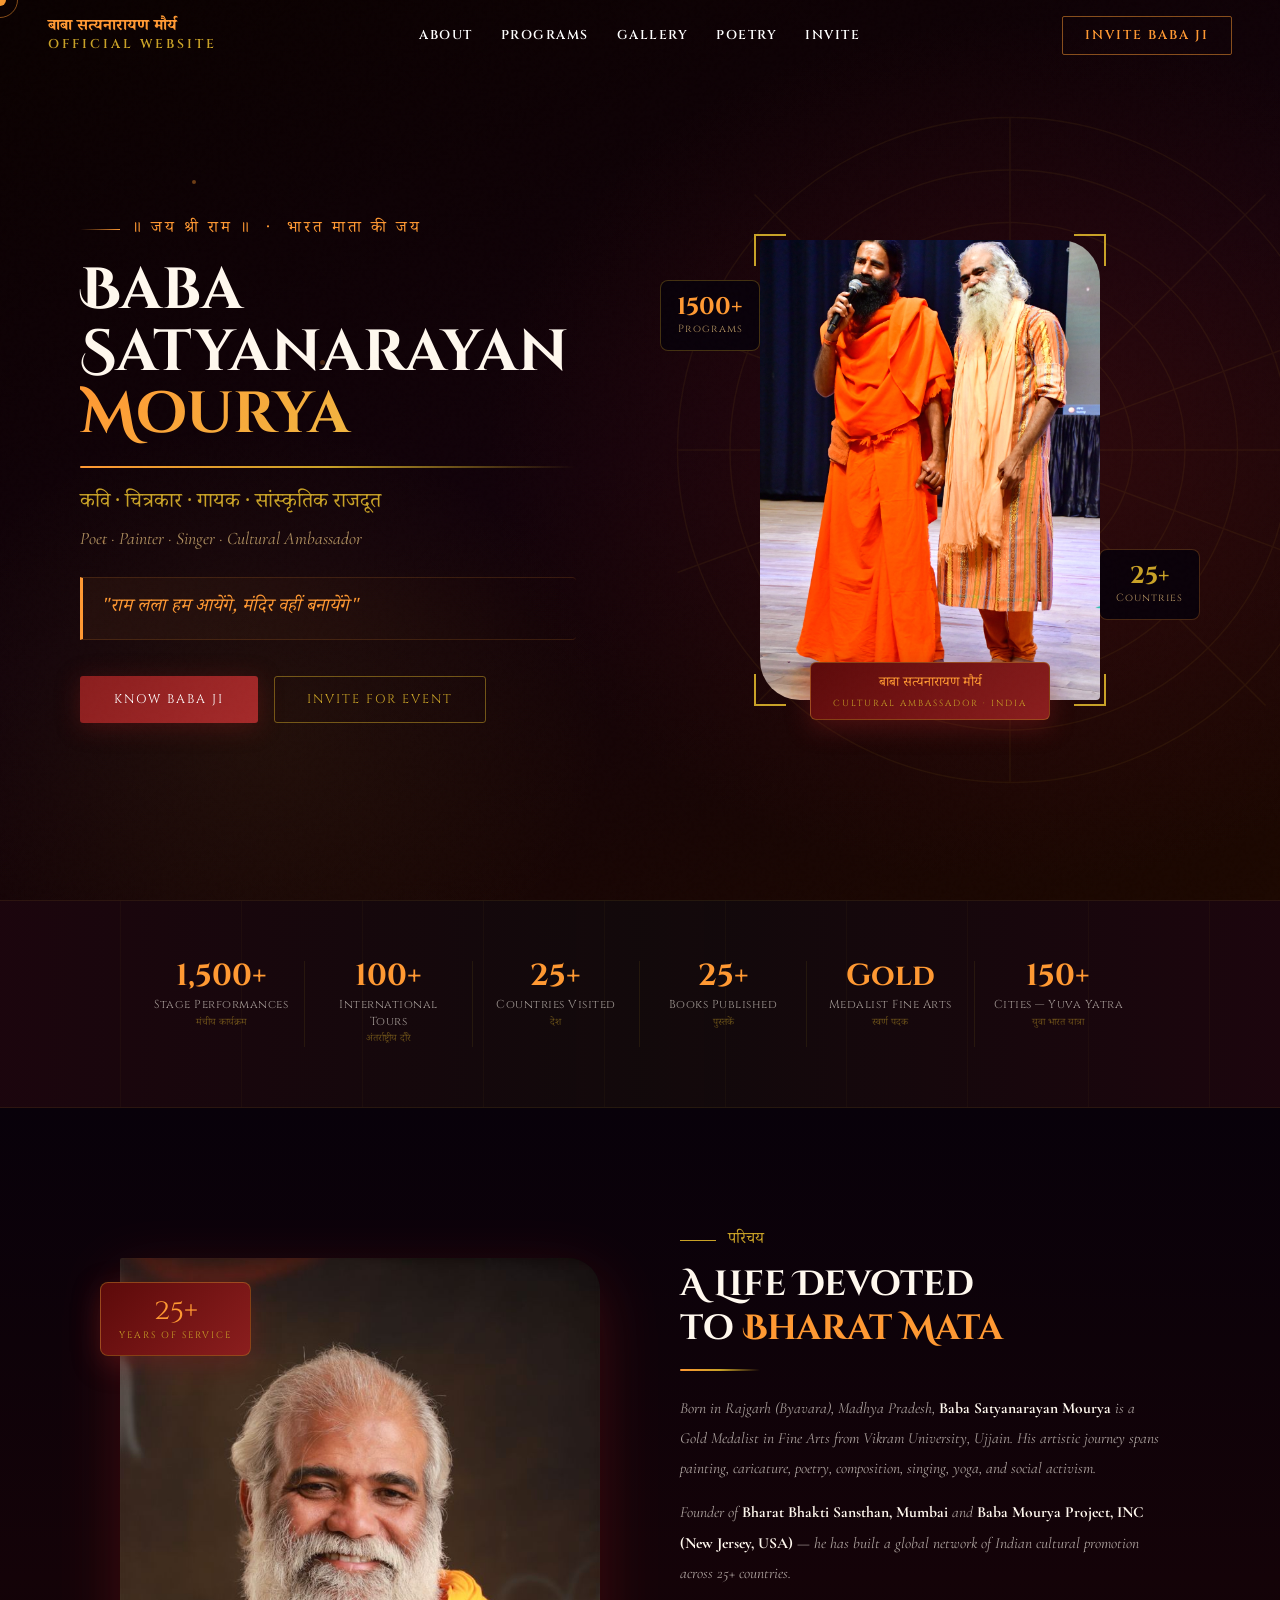
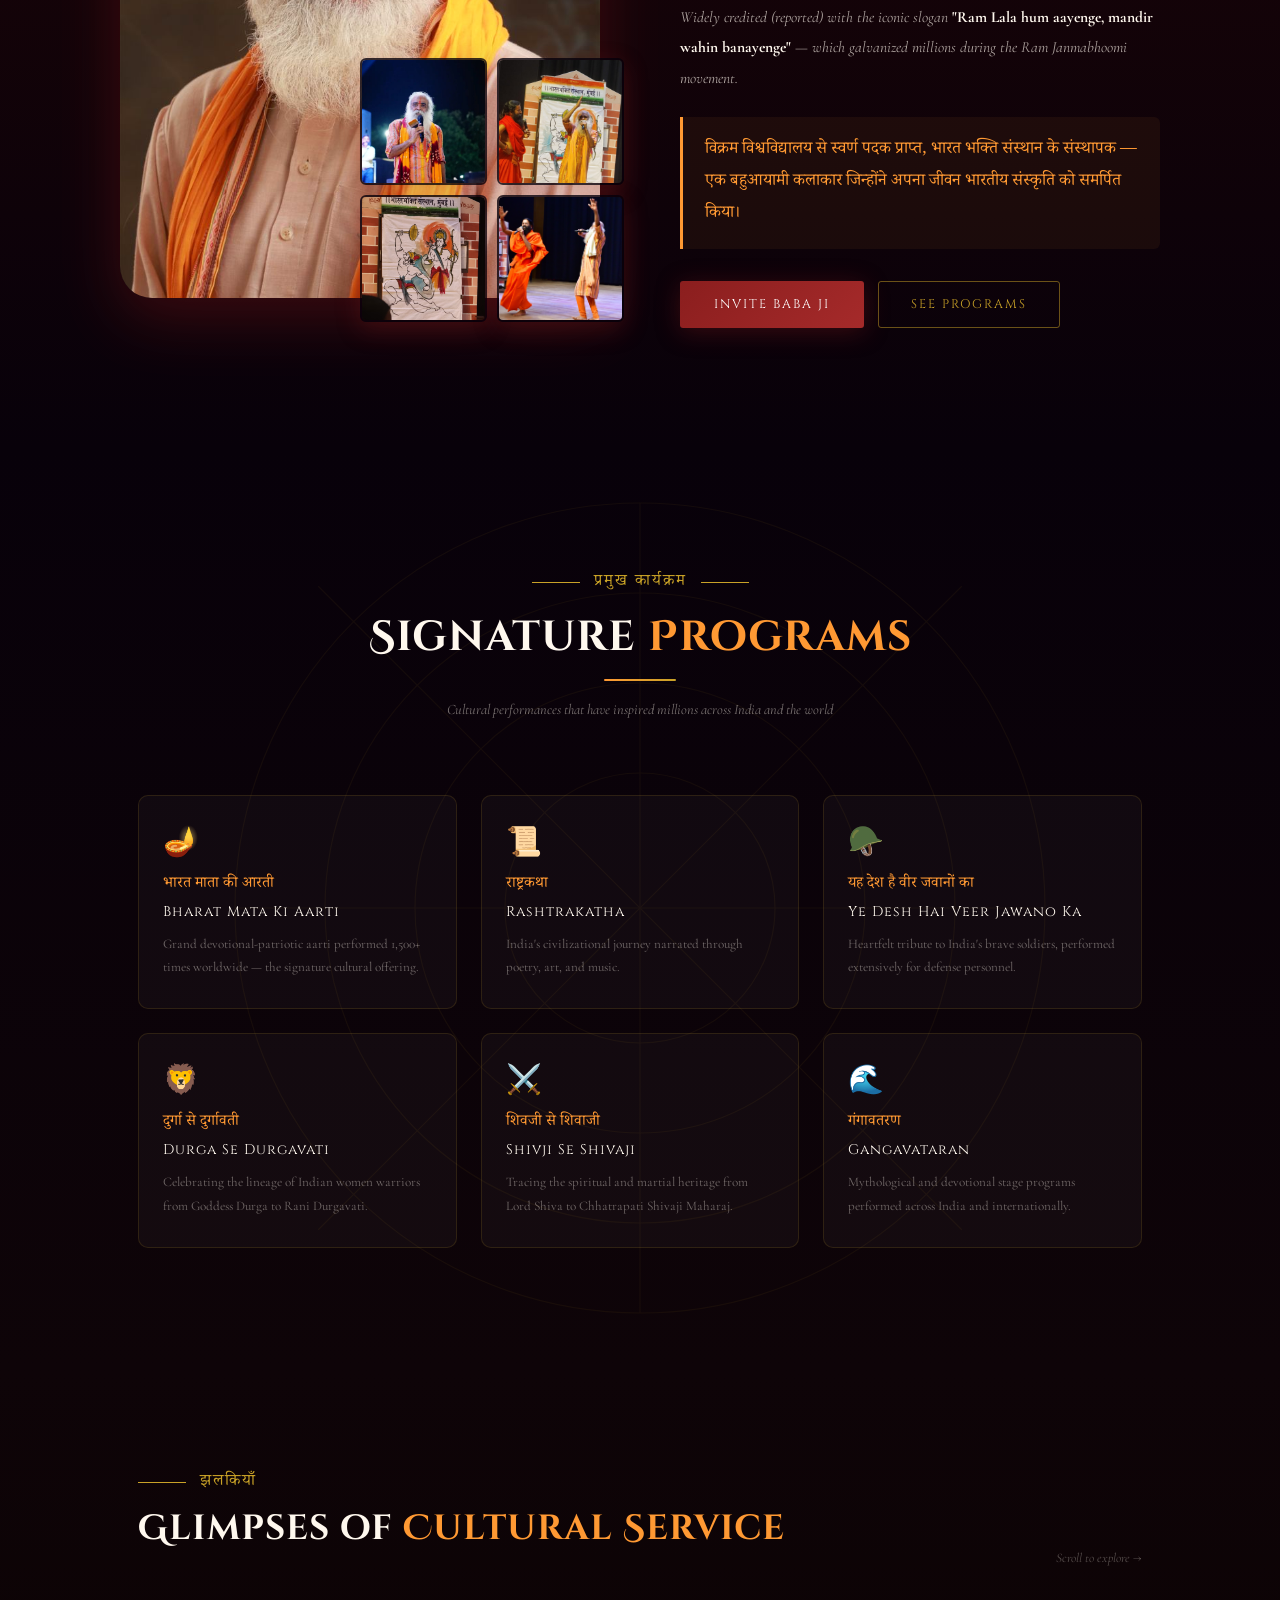
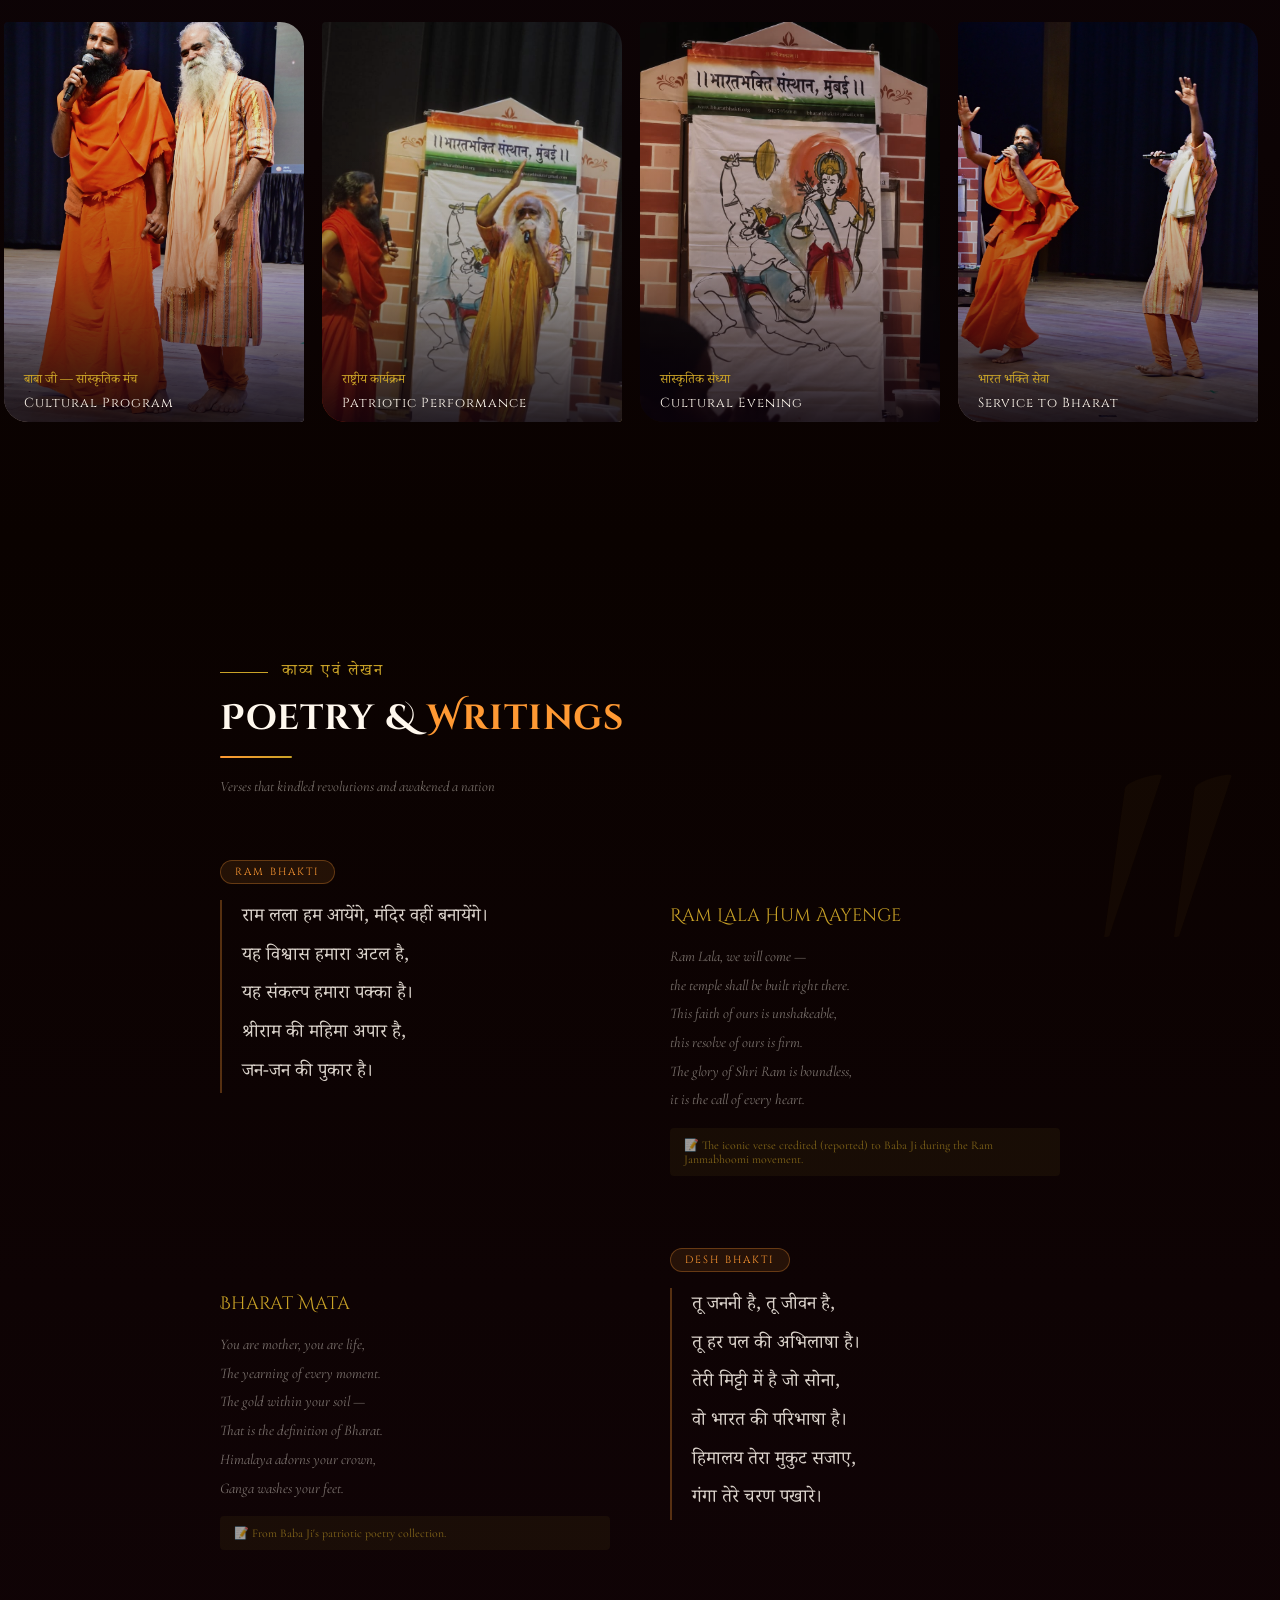
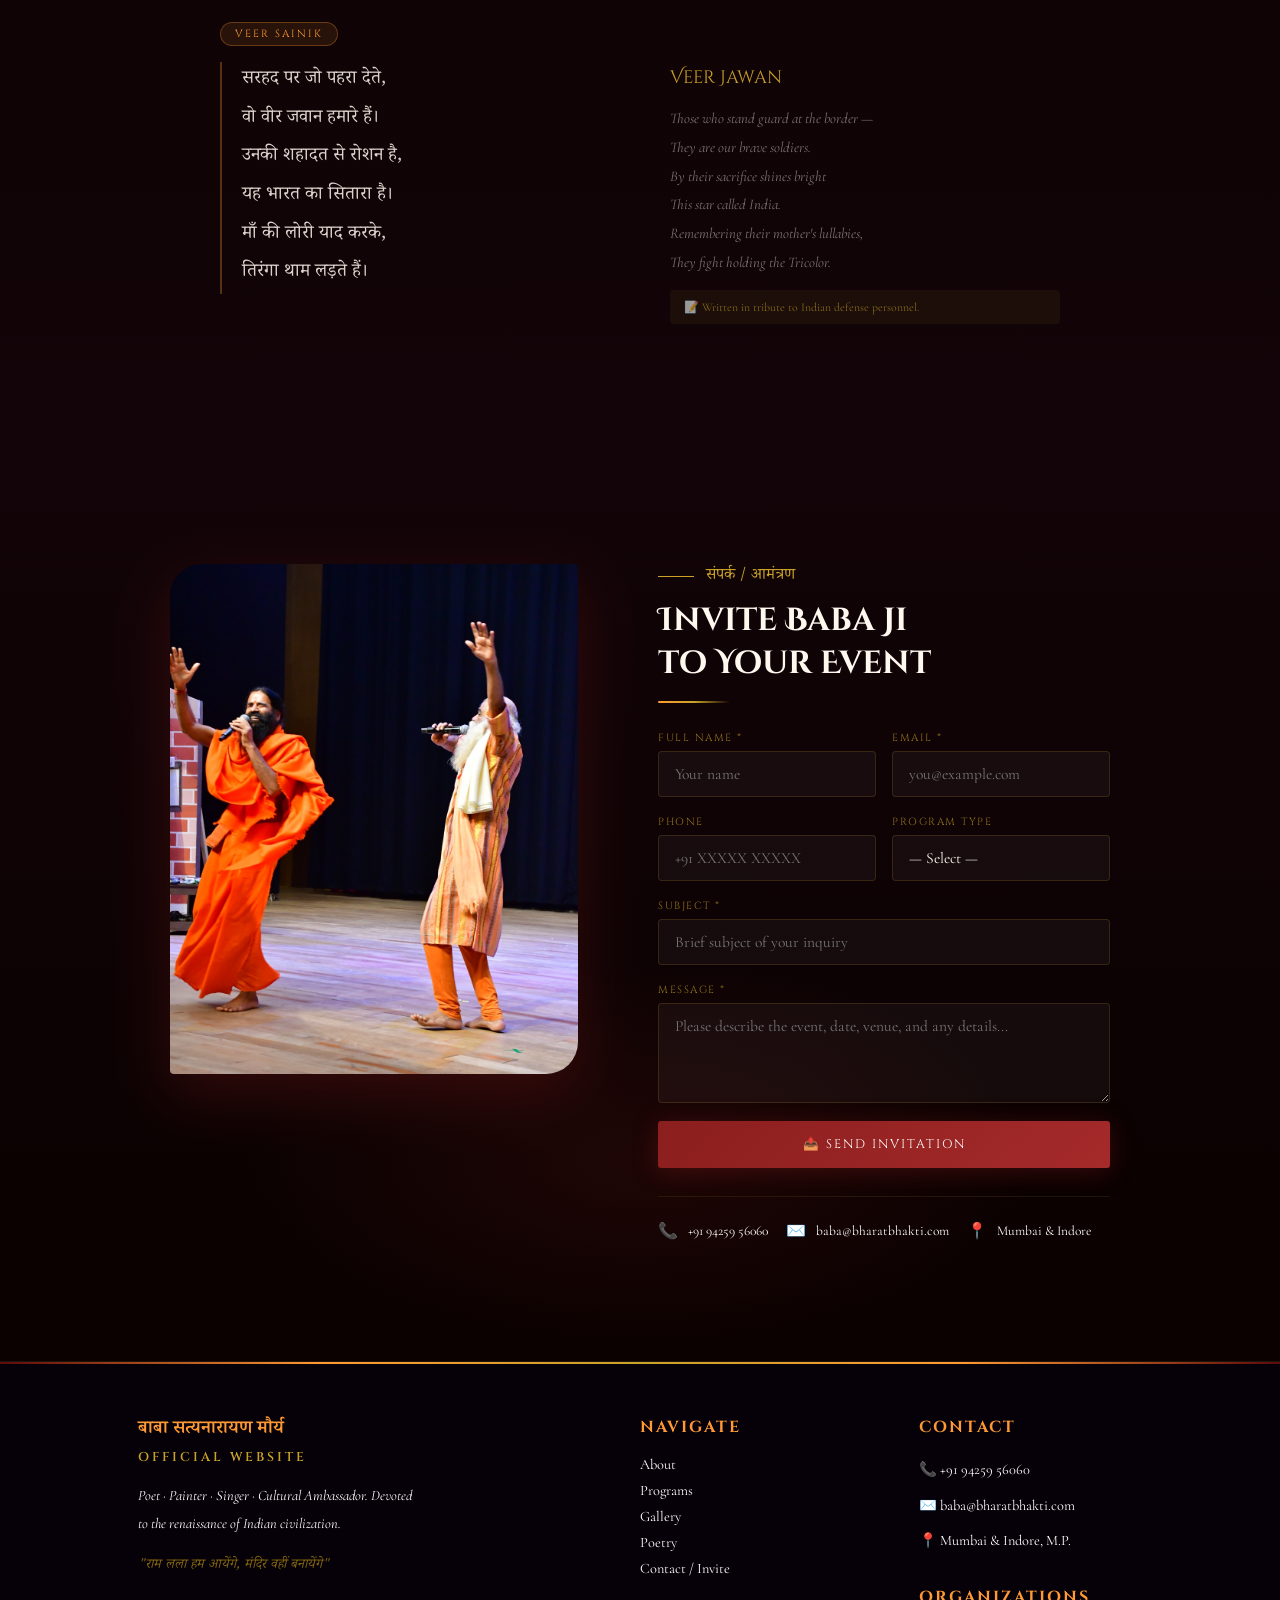
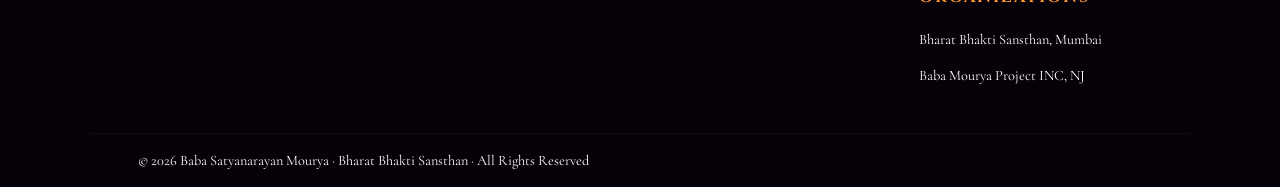
==== commit 11c8df12: "first commit 3" ====
--- a/index.html
+++ b/index.html
@@ -1,985 +1,468 @@
 <!DOCTYPE html>
-<html lang="hi-IN">
+<html lang="hi">
 <head>
-  <meta charset="UTF-8" />
-  <meta name="viewport" content="width=device-width, initial-scale=1.0" />
-
-  <!-- ============================================================
-       SEO — Edit title, description, keywords, og:image below
-       ============================================================ -->
-  <title>Baba Satyanarayan Mourya | बाबा सत्यनारायण मौर्य — Official Website</title>
-  <meta name="description" content="Official website of Baba Satyanarayan Mourya — poet, painter, singer and cultural ambassador dedicated to Bharat Mata. 1,500+ performances worldwide. Book for events." />
-  <meta name="keywords" content="Baba Satyanarayan Mourya, बाबा सत्यनारायण मौर्य, Bharat Mata Ki Aarti, Kavi Sammelan, Bharat Bhakti Sansthan, Ram Janmabhoomi, cultural ambassador India" />
-  <meta name="author" content="Bharat Bhakti Sansthan" />
-  <meta name="robots" content="index, follow" />
-  <link rel="canonical" href="https://bharatbhakti.org/" />
-
-  <!-- Open Graph (social sharing — WhatsApp, Facebook, Twitter) -->
-  <meta property="og:type"        content="website" />
-  <meta property="og:url"         content="https://bharatbhakti.org/" />
-  <meta property="og:title"       content="Baba Satyanarayan Mourya — Official Website" />
-  <meta property="og:description" content="Poet · Painter · Singer · Cultural Ambassador. 1,500+ global performances. Book Baba Ji for cultural programs." />
-  <!-- TODO: Replace with actual OG image (1200×630 px) -->
-  <meta property="og:image"       content="assets/images/og-image.jpg" />
-  <meta name="twitter:card"       content="summary_large_image" />
-
-  <!-- Favicon — TODO: Replace with real favicon -->
-  <link rel="icon" type="image/svg+xml" href="assets/images/favicon.svg" />
-  <link rel="apple-touch-icon"    href="assets/images/apple-touch-icon.png" />
-
-  <!-- ============================================================
-       Google Fonts — preconnect for performance
-       ============================================================ -->
-  <link rel="preconnect" href="https://fonts.googleapis.com" />
-  <link rel="preconnect" href="https://fonts.gstatic.com" crossorigin />
-  <link
-    href="https://fonts.googleapis.com/css2?family=Cinzel:wght@400;600;700&family=Merriweather:ital,wght@0,300;0,400;0,700;1,400&family=Noto+Serif+Devanagari:wght@400;600;700&display=swap"
-    rel="stylesheet"
-  />
-
-  <!-- ============================================================
-       CSS — Load order matters: variables first, then base, then components
-       ============================================================ -->
-  <link rel="stylesheet" href="css/variables.css" />
-  <link rel="stylesheet" href="css/base.css" />
-  <link rel="stylesheet" href="css/nav.css" />
-  <link rel="stylesheet" href="css/sections.css" />
-  <link rel="stylesheet" href="css/footer.css" />
-  <link rel="stylesheet" href="css/responsive.css" />
-
-  <!-- JSON-LD Structured Data (helps Google understand the page) -->
-  <script type="application/ld+json">
-  {
-    "@context": "https://schema.org",
-    "@type": "Person",
-    "name": "Baba Satyanarayan Mourya",
-    "alternateName": "बाबा सत्यनारायण मौर्य",
-    "description": "Indian poet, painter, singer and cultural ambassador",
-    "url": "https://bharatbhakti.org",
-    "telephone": "+919425956060",
-    "email": "baba@bharatbhakti.com",
-    "address": {
-      "@type": "PostalAddress",
-      "addressLocality": "Mumbai",
-      "addressCountry": "IN"
-    },
-    "affiliation": {
-      "@type": "Organization",
-      "name": "Bharat Bhakti Sansthan"
-    }
-  }
-  </script>
+<meta charset="UTF-8"/>
+<meta name="viewport" content="width=device-width,initial-scale=1"/>
+<title>Baba Satyanarayan Mourya — Official</title>
+<link rel="preconnect" href="https://fonts.googleapis.com"/>
+<link href="https://fonts.googleapis.com/css2?family=Noto+Serif+Devanagari:wght@400;600;700&family=Cinzel+Decorative:wght@400;700&family=Cinzel:wght@400;600;700&family=Cormorant+Garamond:ital,wght@0,300;0,400;0,600;1,400&display=swap" rel="stylesheet"/>
+<link rel="stylesheet" href="./babaji.css">
 </head>
-
 <body>
 
-  <!-- Skip to content (accessibility) -->
-  <a href="#main-content" class="skip-link">Skip to main content</a>
-
-  <!-- ============================================================
-       NAVBAR
-       ============================================================ -->
-  <header>
-    <nav class="navbar" id="navbar" role="navigation" aria-label="Main navigation">
-      <div class="navbar__inner">
-
-        <!-- Brand -->
-        <a href="#hero" class="navbar__brand" aria-label="Baba Satyanarayan Mourya - Home">
-          <span class="navbar__brand-hindi">बाबा सत्यनारायण मौर्य</span>
-          <span class="navbar__brand-tagline">Official Website</span>
-        </a>
-
-        <!-- Desktop links -->
-        <ul class="navbar__links" role="list">
-          <li><a href="#about">About</a></li>
-          <li><a href="#programs">Programs</a></li>
-          <li><a href="#milestones">Journey</a></li>
-          <li><a href="#yatras">Yatras</a></li>
-          <li><a href="#aarti">Aarti</a></li>
-          <li><a href="#reach">Global Reach</a></li>
-          <li><a href="#books">Books</a></li>
-          <li><a href="#contact">Contact</a></li>
-        </ul>
-
-        <!-- Desktop CTA -->
-        <div class="navbar__cta">
-          <a href="#contact" class="btn btn--saffron">Invite for Event</a>
+<!-- CURSOR -->
+<div id="cursor"></div>
+<div id="cursor-ring"></div>
+
+<!-- ═══ NAV ═══════════════════════════════════════════════════════════ -->
+<nav id="nav">
+  <div class="nav-brand">
+    <a href="#hero" class="nav-brand">
+    <span class="nav-brand-hi">बाबा सत्यनारायण मौर्य</span>
+    <span class="nav-brand-en">Official Website</span>
+    </a>
+  </div>
+  <div class="nav-links">
+    <a href="#about">About</a>
+    <a href="#programs">Programs</a>
+    <a href="#gallery">Gallery</a>
+    <a href="#poetry">Poetry</a>
+    <a href="#contact">Invite</a>
+  </div>
+  <div class="nav-cta">
+    <button class="btn-nav" onclick="document.getElementById('contact').scrollIntoView({behavior:'smooth'})">Invite Baba Ji</button>
+  </div>
+  <button class="hamburger" onclick="toggleMenu()">☰</button>
+</nav>
+<div id="mobileMenu">
+  <a href="#about" onclick="closeMenu()">About</a>
+  <a href="#programs" onclick="closeMenu()">Programs</a>
+  <a href="#gallery" onclick="closeMenu()">Gallery</a>
+  <a href="#poetry" onclick="closeMenu()">Poetry</a>
+  <a href="#contact" onclick="closeMenu()">Invite Baba Ji</a>
+</div>
+
+<!-- ═══ ① HERO ═════════════════════════════════════════════════════════ -->
+<section id="hero">
+  <div id="hero-bg"></div>
+  <!-- Mandala SVG -->
+  <svg id="hero-mandala" viewBox="0 0 400 400" xmlns="http://www.w3.org/2000/svg">
+    <g fill="none" stroke="#C9A227" stroke-width="0.8">
+      <circle cx="200" cy="200" r="190"/><circle cx="200" cy="200" r="160"/><circle cx="200" cy="200" r="130"/>
+      <circle cx="200" cy="200" r="100"/><circle cx="200" cy="200" r="70"/><circle cx="200" cy="200" r="40"/>
+      <line x1="10" y1="200" x2="390" y2="200"/><line x1="200" y1="10" x2="200" y2="390"/>
+      <line x1="54" y1="54" x2="346" y2="346"/><line x1="346" y1="54" x2="54" y2="346"/>
+      <line x1="10" y1="130" x2="390" y2="270"/><line x1="10" y1="270" x2="390" y2="130"/>
+    </g>
+  </svg>
+  <!-- Particles -->
+  <div class="particle" style="width:4px;height:4px;top:20%;left:15%;animation-delay:0s;animation-duration:7s;opacity:.4"></div>
+  <div class="particle" style="width:3px;height:3px;top:60%;left:8%;animation-delay:2s;animation-duration:9s;opacity:.3"></div>
+  <div class="particle" style="width:5px;height:5px;top:40%;left:25%;animation-delay:4s;animation-duration:6s;opacity:.25"></div>
+
+  <div class="hero-left">
+    <div class="hero-eyebrow">॥ जय श्री राम ॥ &nbsp;·&nbsp; भारत माता की जय</div>
+    <h1 class="hero-name">
+      <span class="hero-name-1">Baba Satyanarayan</span>
+      <span class="hero-name-2">Mourya</span>
+    </h1>
+    <div class="hero-divider"></div>
+    <div class="hero-roles">कवि · चित्रकार · गायक · सांस्कृतिक राजदूत</div>
+    <div class="hero-roles-en">Poet · Painter · Singer · Cultural Ambassador</div>
+    <div class="hero-slogan">
+      <div class="hero-slogan-text">"राम लला हम आयेंगे, मंदिर वहीं बनायेंगे"</div>
+    </div>
+    <div class="hero-btns">
+      <button class="btn-primary" onclick="document.getElementById('about').scrollIntoView({behavior:'smooth'})">Know Baba Ji</button>
+      <button class="btn-ghost" onclick="document.getElementById('contact').scrollIntoView({behavior:'smooth'})">Invite for Event</button>
+    </div>
+  </div>
+
+  <div class="hero-right">
+    <div class="hero-photo-wrap">
+      <!-- Floating stats -->
+      <div class="float-badge">
+        <div class="float-badge-num">1500+</div>
+        <div class="float-badge-lbl">Programs</div>
+      </div>
+      <div class="float-badge2">
+        <div class="float-badge-num" style="color:var(--gold)">25+</div>
+        <div class="float-badge-lbl">Countries</div>
+      </div>
+      <div class="hero-photo-frame">
+        <div class="photo-ring"></div>
+        <div class="c-orn tl"></div><div class="c-orn tr"></div>
+        <div class="c-orn bl"></div><div class="c-orn br"></div>
+        <img src="[data-uri]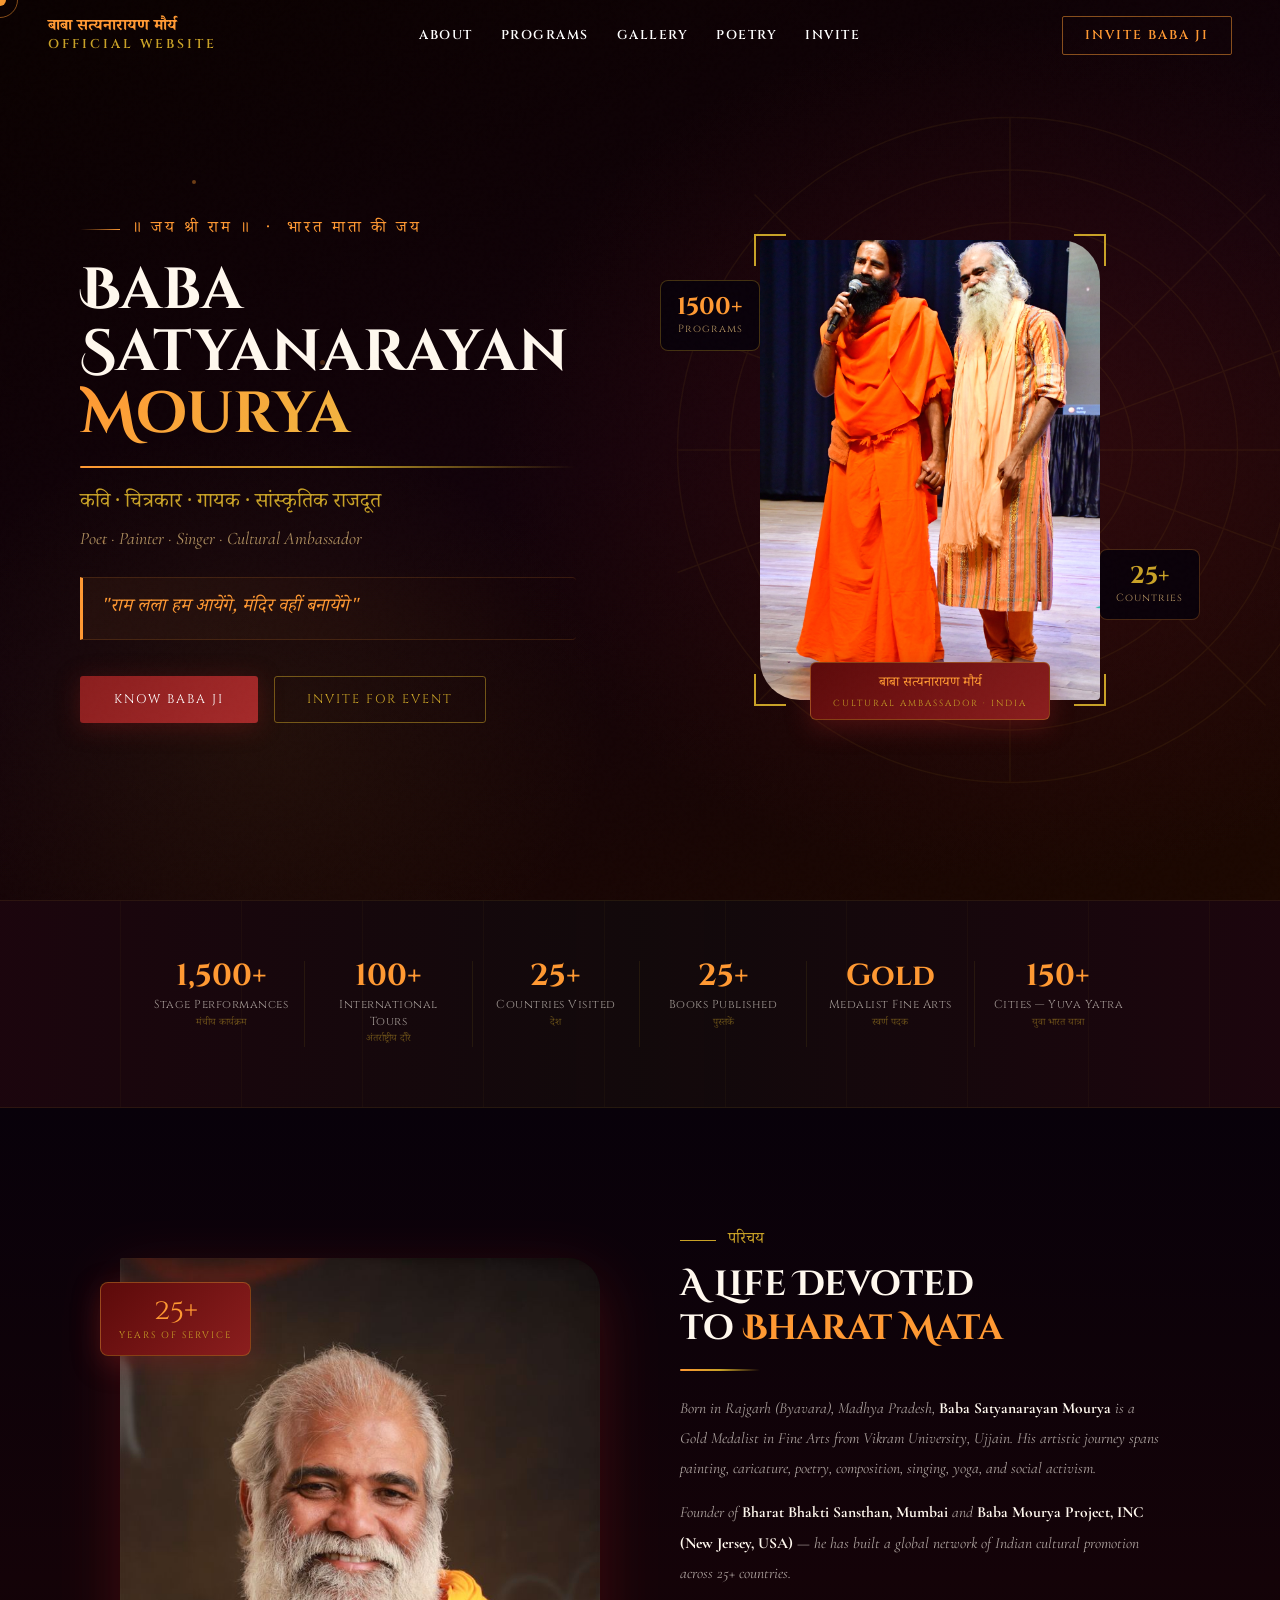
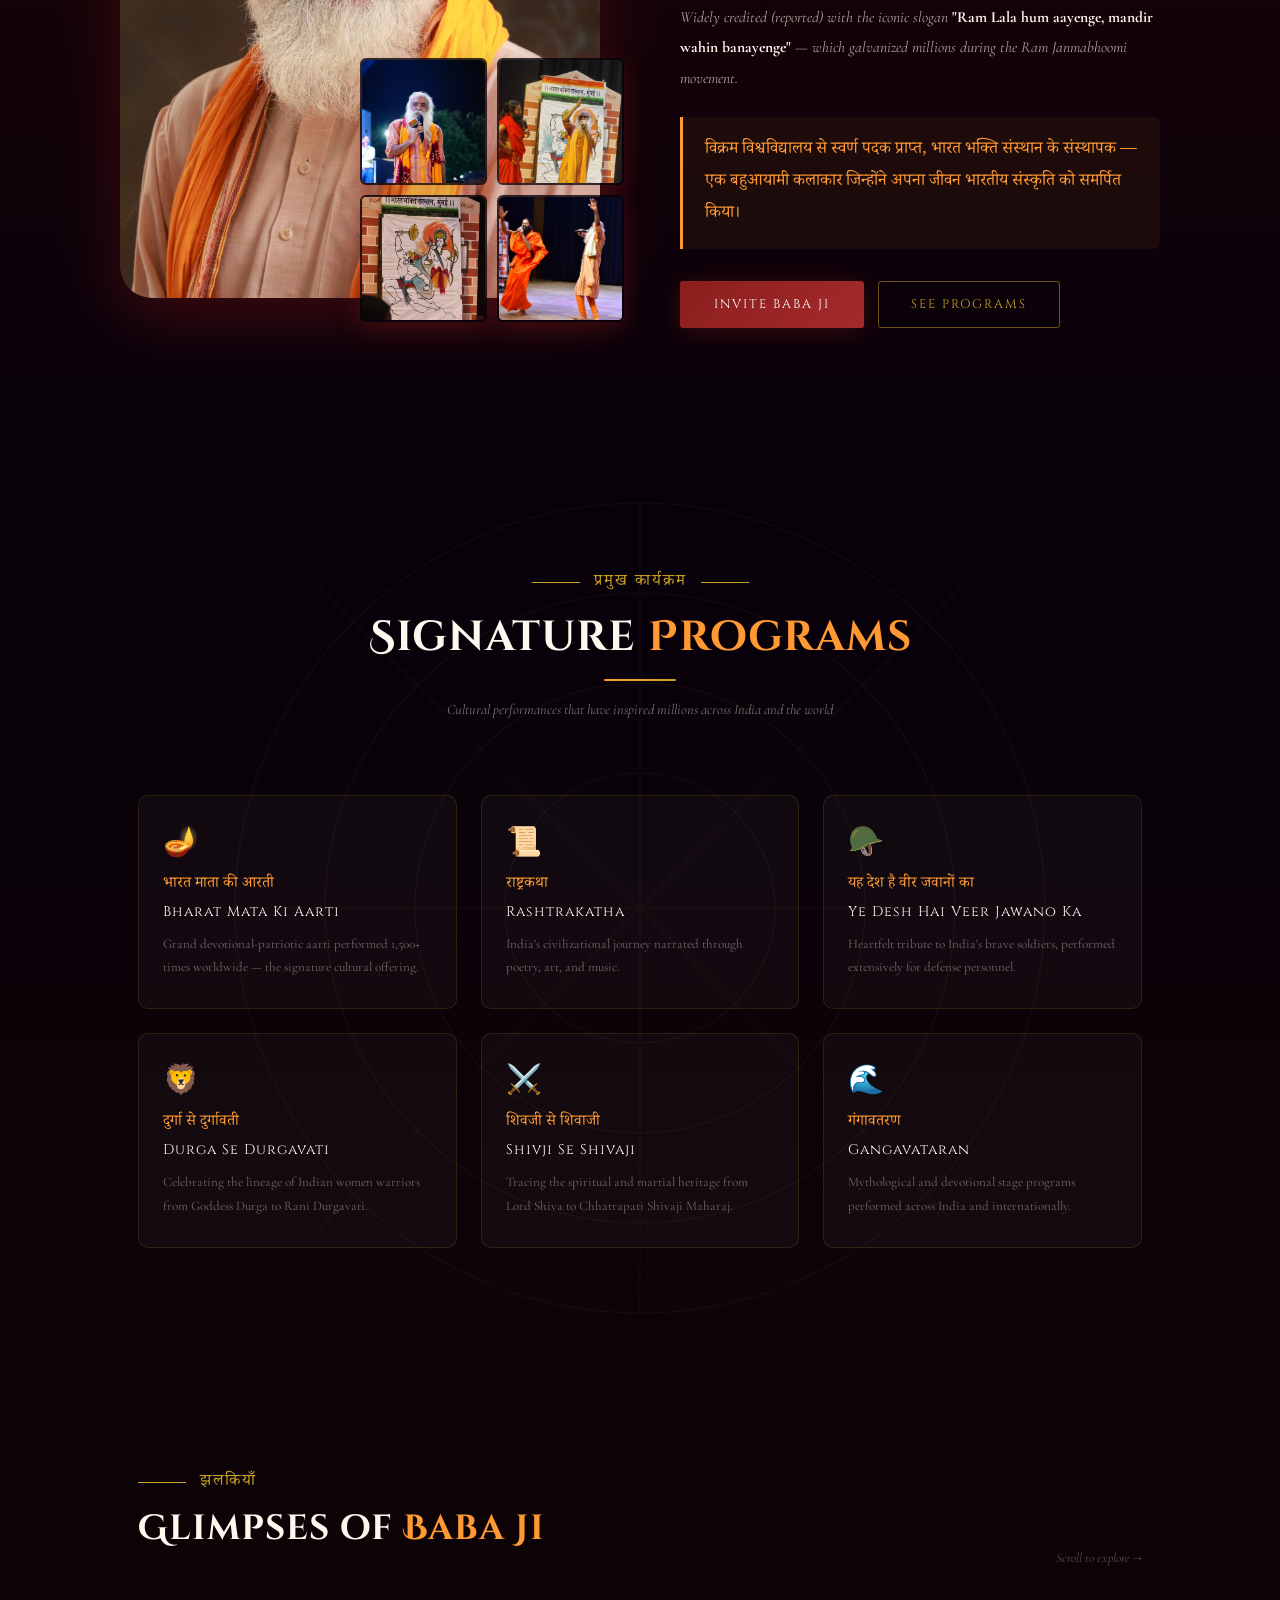
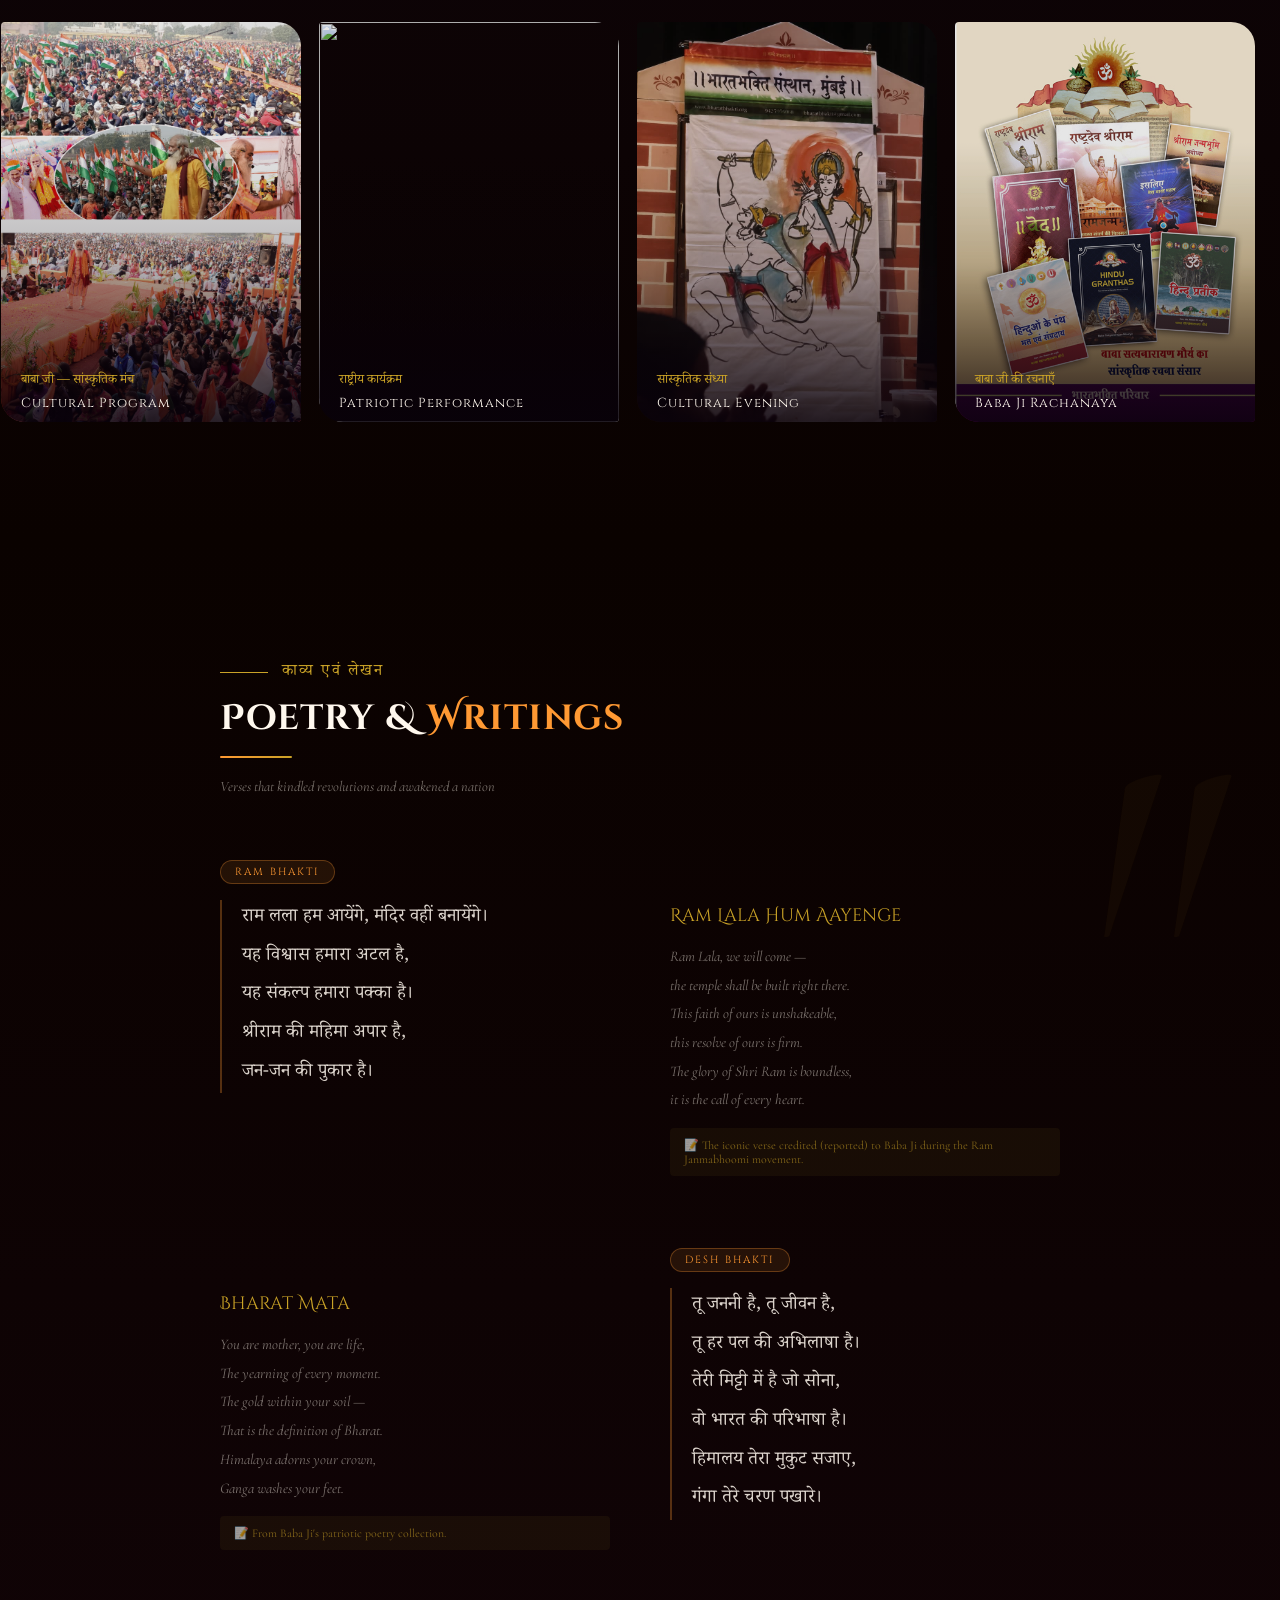
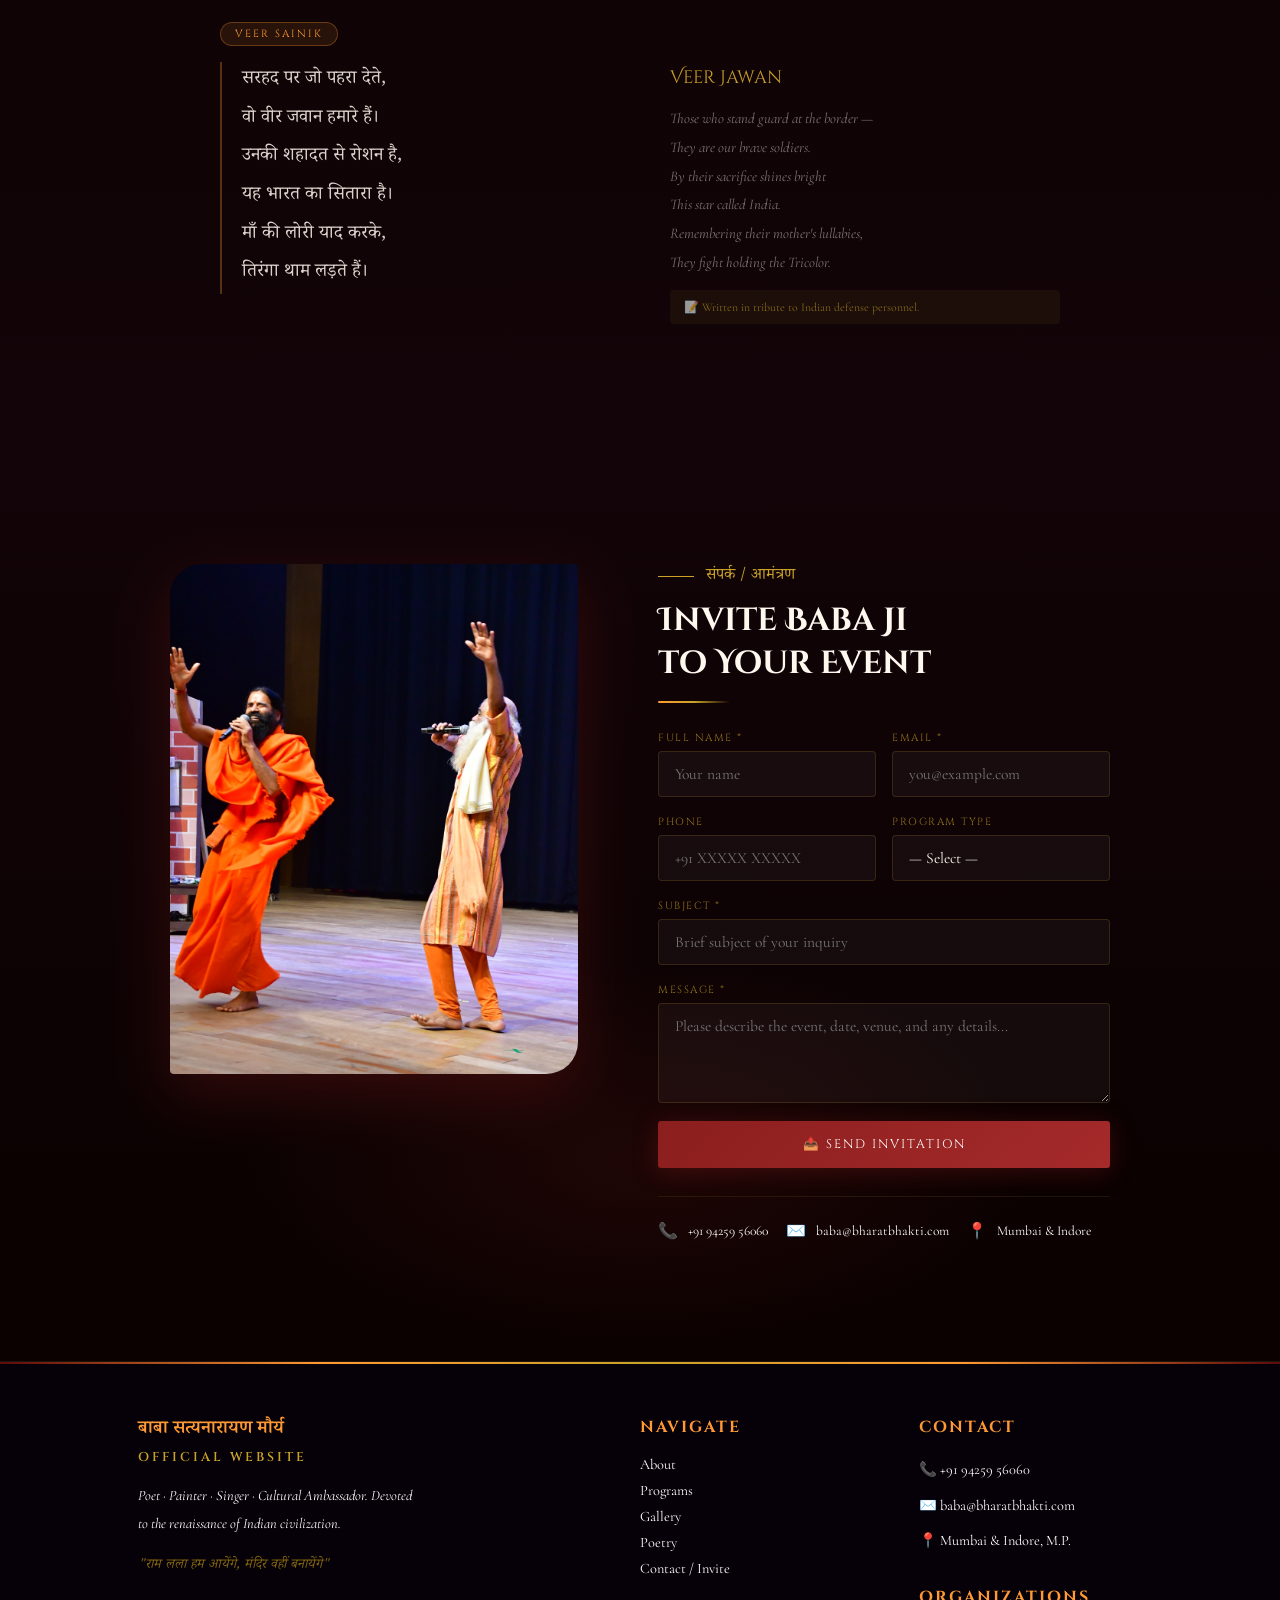
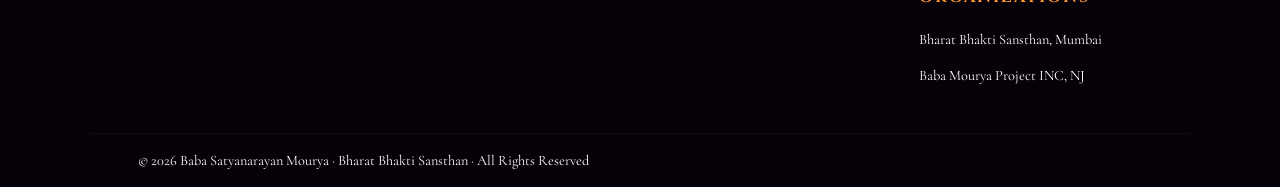
==== commit 9eb9712e: "gallery fixed" ====
--- a/index.html
+++ b/index.html
@@ -215,13 +215,13 @@
         <div class="sec-label-line"></div>
         <div class="sec-label-text">झलकियाँ</div>
       </div>
-      <h2 class="sec-title" style="font-size:clamp(1.4rem,2.8vw,2.2rem)">Glimpses of <span>Cultural Service</span></h2>
+      <h2 class="sec-title" style="font-size:clamp(1.4rem,2.8vw,2.2rem)">Glimpses of <span>Baba Ji </span></h2>
     </div>
     <div class="reveal" style="font-size:.82rem;color:rgba(255,248,238,.3);font-style:italic">Scroll to explore →</div>
   </div>
   <div class="gallery-strip" id="galleryStrip">
     <div class="gal-item reveal" style="transition-delay:0.0s">
-      <img src="[data-uri]